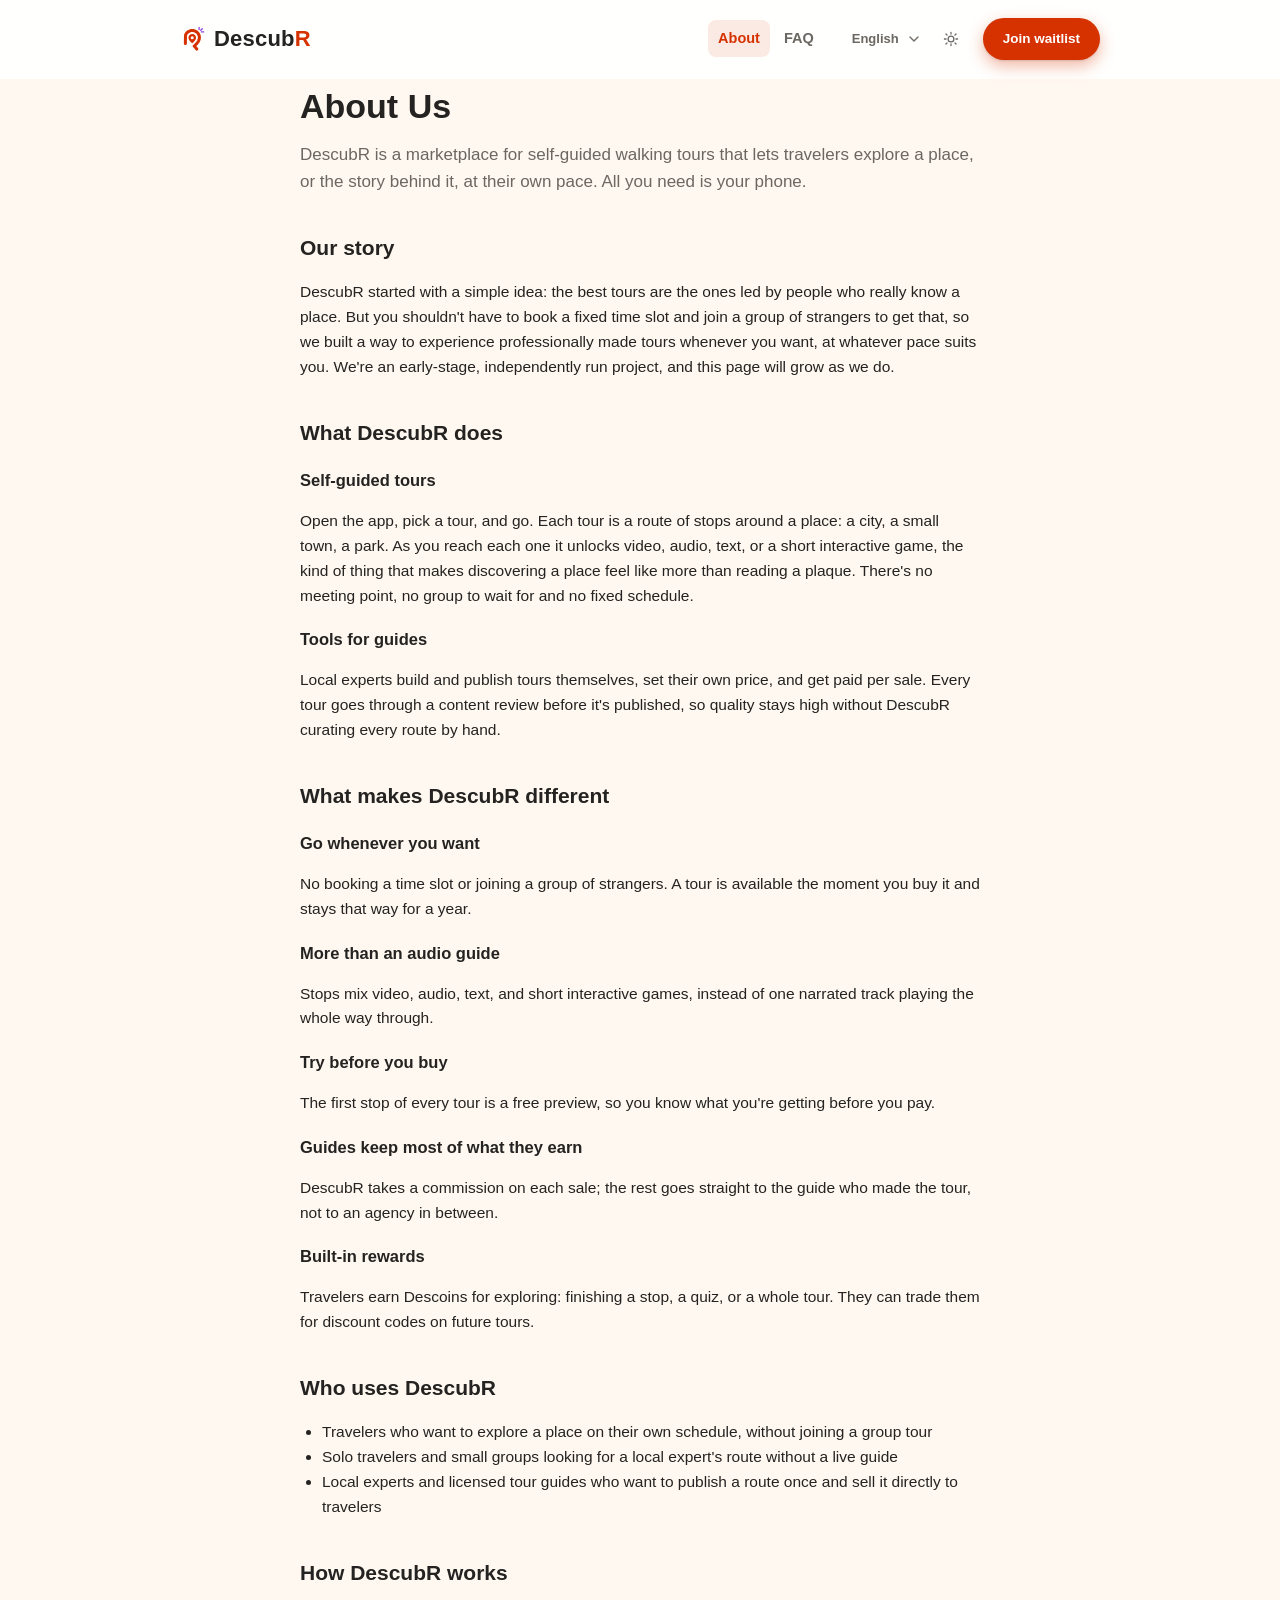
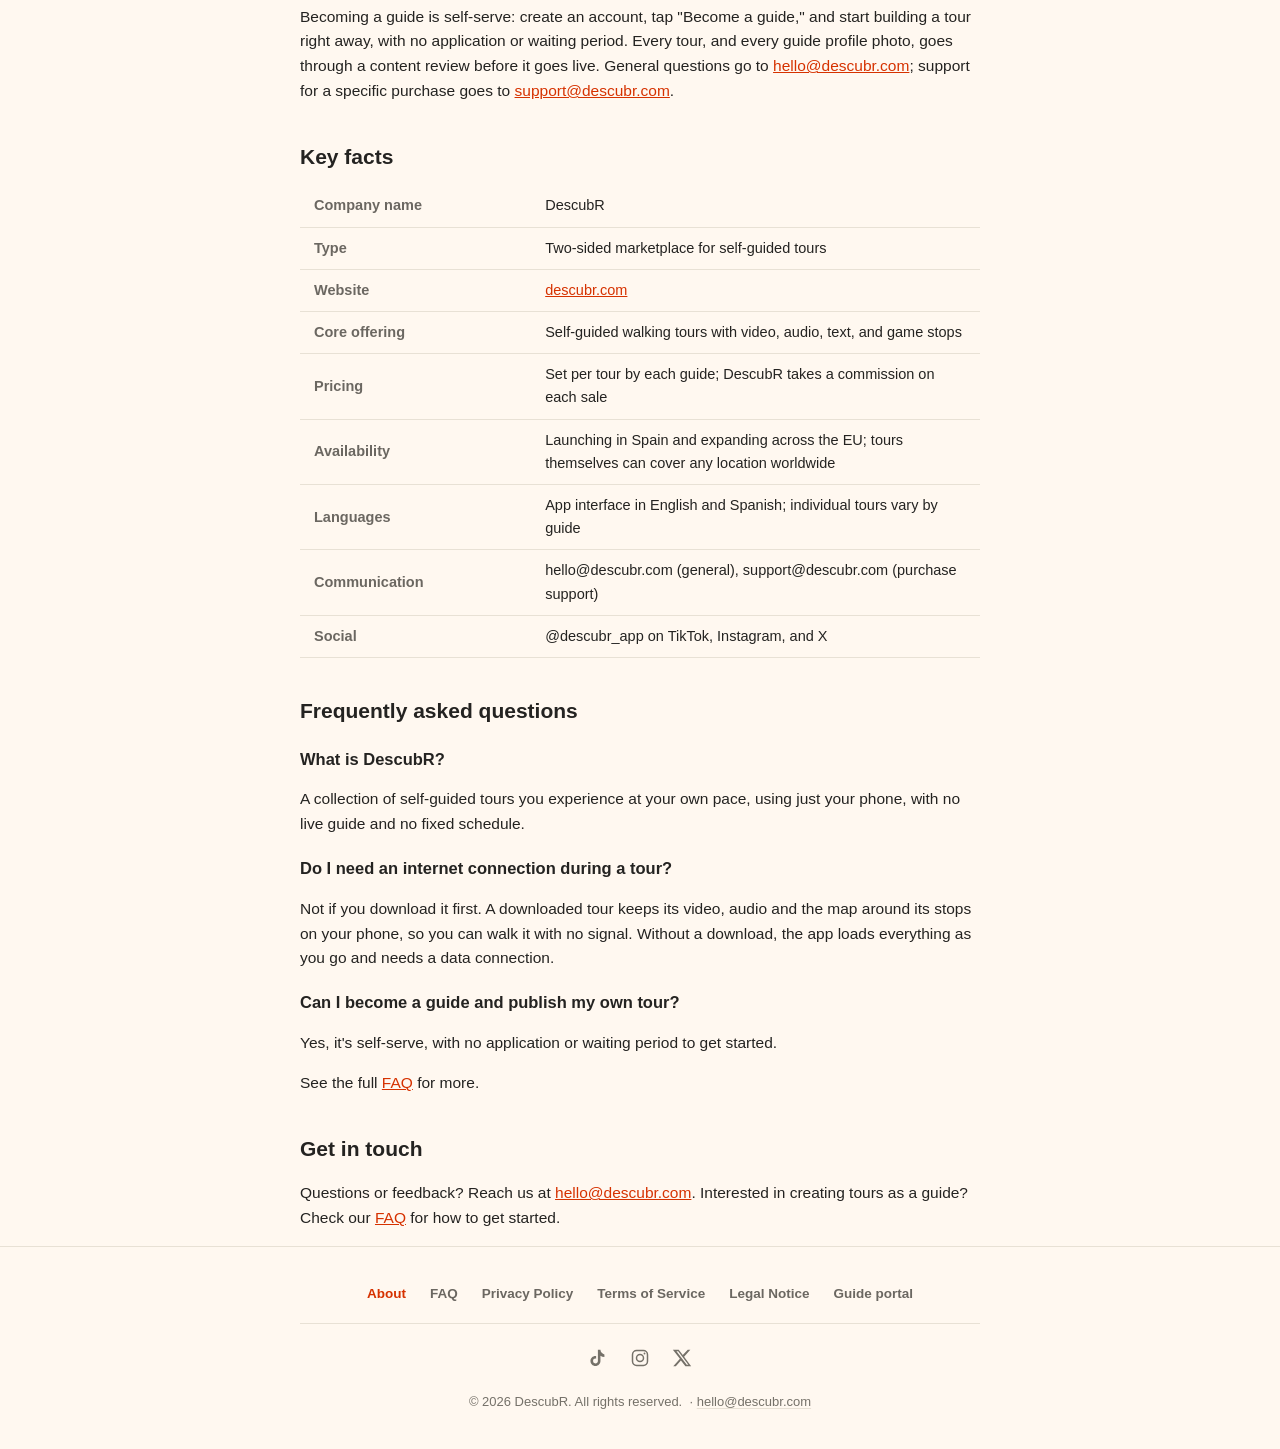
==== about/index.html @ d46cf634 "Fixed humanising" ====
<!DOCTYPE html>
<html lang="en">
<head>
  <meta charset="utf-8">
  <meta name="viewport" content="width=device-width, initial-scale=1">
  <script>
    (function () {
      var saved = null;
      try { saved = localStorage.getItem('descubr-theme'); } catch (e) {}
      if (saved === 'light' || saved === 'dark') {
        document.documentElement.setAttribute('data-theme', saved);
      }
    })();
  </script>
  <title>About Us · DescubR</title>
  <meta name="description" content="The story behind DescubR and how our marketplace of local guides works.">
  <link rel="canonical" href="https://descubr.com/about/">
  <meta property="og:type" content="website">
  <meta property="og:site_name" content="DescubR">
  <meta property="og:title" content="About Us · DescubR">
  <meta property="og:description" content="The story behind DescubR and how our marketplace of local guides works.">
  <meta property="og:url" content="https://descubr.com/about/">
  <meta property="og:image" content="https://descubr.com/assets/og-image.png">
  <meta name="twitter:card" content="summary_large_image">
  <meta name="twitter:title" content="About Us · DescubR">
  <meta name="twitter:description" content="The story behind DescubR and how our marketplace of local guides works.">
  <meta name="twitter:image" content="https://descubr.com/assets/og-image.png">
  <link rel="icon" type="image/svg+xml" href="../assets/logo-mark.svg">
  <link rel="icon" type="image/png" href="../assets/favicon.png">
  <link rel="apple-touch-icon" href="../assets/favicon.png">
  <link rel="stylesheet" href="../assets/style.css">
</head>
<body>

  <header class="site-header">
    <div class="wrap">
      <a class="wordmark" href="../"><img src="../assets/logo-mark.svg" alt="" width="26" height="26" class="wordmark-icon"><span class="word">Descub<span class="r">R</span></span></a>
      <div class="site-nav">
        <nav class="site-nav-links">
          <a href="../about/" class="active"><span data-i18n="en">About</span><span data-i18n="es">Sobre nosotros</span></a>
          <a href="../faq/"><span data-i18n="en">FAQ</span><span data-i18n="es">Preguntas frecuentes</span></a>
        </nav>
        <div class="menu-wrap">
          <button class="menu-toggle" data-menu-toggle type="button" aria-expanded="false" aria-label="Menu">
            <svg viewBox="0 0 20 20" width="18" height="18" fill="none" stroke="currentColor" stroke-width="1.8" stroke-linecap="round" aria-hidden="true"><line x1="2" y1="5" x2="18" y2="5"/><line x1="2" y1="10" x2="18" y2="10"/><line x1="2" y1="15" x2="18" y2="15"/></svg>
          </button>
          <nav class="site-menu" data-menu hidden>
            <a href="../about/" class="active"><span data-i18n="en">About</span><span data-i18n="es">Sobre nosotros</span></a>
            <a href="../faq/"><span data-i18n="en">FAQ</span><span data-i18n="es">Preguntas frecuentes</span></a>
            <a href="../privacy/"><span data-i18n="en">Privacy Policy</span><span data-i18n="es">Política de privacidad</span></a>
            <a href="../terms/"><span data-i18n="en">Terms of Service</span><span data-i18n="es">Términos del servicio</span></a>
            <a href="../legal-notice/"><span data-i18n="en">Legal Notice</span><span data-i18n="es">Aviso legal</span></a>
          </nav>
        </div>
        <select class="lang-select" data-lang-select aria-label="Language / Idioma">
          <option value="en">English</option>
          <option value="es">Español</option>
        </select>
        <button class="theme-toggle" data-theme-toggle type="button" aria-label="Toggle dark mode"><svg class="icon-sun" viewBox="0 0 20 20" width="16" height="16" fill="none" stroke="currentColor" stroke-width="1.6" stroke-linecap="round" aria-hidden="true"><circle cx="10" cy="10" r="3.6"/><path d="M10 1.8v2M10 16.2v2M3.7 3.7l1.4 1.4M14.9 14.9l1.4 1.4M1.8 10h2M16.2 10h2M3.7 16.3l1.4-1.4M14.9 5.1l1.4-1.4"/></svg><svg class="icon-moon" viewBox="0 0 20 20" width="16" height="16" fill="none" stroke="currentColor" stroke-width="1.6" stroke-linecap="round" stroke-linejoin="round" aria-hidden="true"><path d="M17.2 12.4A7.2 7.2 0 1 1 7.6 2.8a5.6 5.6 0 0 0 9.6 9.6Z"/></svg></button>
        <a class="nav-cta" href="../#waitlist-email"><span data-i18n="en">Join waitlist</span><span data-i18n="es">Únete a la lista</span></a>
      </div>
    </div>
  </header>

  <main class="wrap">

    <!-- ================= ENGLISH ================= -->
    <div data-i18n="en">
      <h1>About Us</h1>
      <p class="lede">
        DescubR is a marketplace for self-guided walking tours that lets
        travelers explore a place, or the story behind it, at their own
        pace. All you need is your phone.
      </p>

      <h2>Our story</h2>
      <p>
        DescubR started with a simple idea: the best tours are the ones led
        by people who really know a place. But you shouldn't have to book a
        fixed time slot and join a group of strangers to get that, so we
        built a way to experience professionally made tours whenever you
        want, at whatever pace suits you. We're an early-stage, independently
        run project, and this page will grow as we do.
      </p>

      <h2>What DescubR does</h2>
      <h3>Self-guided tours</h3>
      <p>
        Open the app, pick a tour, and go. Each tour is a route of stops
        around a place: a city, a small town, a park. As you reach each one
        it unlocks video, audio, text, or a short interactive game, the kind
        of thing that makes discovering a place feel like more than reading
        a plaque. There's no meeting point, no group to wait for and no fixed schedule.
      </p>
      <h3>Tools for guides</h3>
      <p>
        Local experts build and publish tours themselves, set their own
        price, and get paid per sale. Every tour goes through a content
        review before it's published, so quality stays high without
        DescubR curating every route by hand.
      </p>

      <h2>What makes DescubR different</h2>
      <h3>Go whenever you want</h3>
      <p>
        No booking a time slot or joining a group of strangers. A tour is
        available the moment you buy it and stays that way for a year.
      </p>
      <h3>More than an audio guide</h3>
      <p>
        Stops mix video, audio, text, and short interactive games, instead
        of one narrated track playing the whole way through.
      </p>
      <h3>Try before you buy</h3>
      <p>
        The first stop of every tour is a free preview, so you know what
        you're getting before you pay.
      </p>
      <h3>Guides keep most of what they earn</h3>
      <p>
        DescubR takes a commission on each sale; the rest goes straight to
        the guide who made the tour, not to an agency in between.
      </p>
      <h3>Built-in rewards</h3>
      <p>
        Travelers earn Descoins for exploring: finishing a stop, a quiz, or
        a whole tour. They can trade them for discount codes on future
        tours.
      </p>

      <h2>Who uses DescubR</h2>
      <ul>
        <li>Travelers who want to explore a place on their own schedule, without joining a group tour</li>
        <li>Solo travelers and small groups looking for a local expert's route without a live guide</li>
        <li>Local experts and licensed tour guides who want to publish a route once and sell it directly to travelers</li>
      </ul>

      <h2>How DescubR works</h2>
      <p>
        Becoming a guide is self-serve: create an account, tap "Become a
        guide," and start building a tour right away, with no application
        or waiting period. Every tour, and every guide profile photo, goes
        through a content review before it goes live. General questions go
        to <a href="mailto:hello@descubr.com">hello@descubr.com</a>; support
        for a specific purchase goes to
        <a href="mailto:support@descubr.com">support@descubr.com</a>.
      </p>

      <h2>Key facts</h2>
      <table class="key-facts">
        <tbody>
          <tr><th>Company name</th><td>DescubR</td></tr>
          <tr><th>Type</th><td>Two-sided marketplace for self-guided tours</td></tr>
          <tr><th>Website</th><td><a href="https://descubr.com">descubr.com</a></td></tr>
          <tr><th>Core offering</th><td>Self-guided walking tours with video, audio, text, and game stops</td></tr>
          <tr><th>Pricing</th><td>Set per tour by each guide; DescubR takes a commission on each sale</td></tr>
          <tr><th>Availability</th><td>Launching in Spain and expanding across the EU; tours themselves can cover any location worldwide</td></tr>
          <tr><th>Languages</th><td>App interface in English and Spanish; individual tours vary by guide</td></tr>
          <tr><th>Communication</th><td>hello@descubr.com (general), support@descubr.com (purchase support)</td></tr>
          <tr><th>Social</th><td>@descubr_app on TikTok, Instagram, and X</td></tr>
        </tbody>
      </table>

      <h2>Frequently asked questions</h2>
      <h3>What is DescubR?</h3>
      <p>
        A collection of self-guided tours you experience at your own pace,
        using just your phone, with no live guide and no fixed schedule.
      </p>
      <h3>Do I need an internet connection during a tour?</h3>
      <p>
        Not if you download it first. A downloaded tour keeps its video, audio and the map around its stops on your phone, so you can walk it with no signal. Without a download, the app loads everything as you go and needs a data connection.
      </p>
      <h3>Can I become a guide and publish my own tour?</h3>
      <p>
        Yes, it's self-serve, with no application or waiting period to get
        started.
      </p>
      <p>See the full <a href="../faq/">FAQ</a> for more.</p>

      <h2>Get in touch</h2>
      <p>
        Questions or feedback? Reach us at
        <a href="mailto:hello@descubr.com">hello@descubr.com</a>.
        Interested in creating tours as a guide? Check our
        <a href="../faq/">FAQ</a> for how to get started.
      </p>
    </div>

    <!-- ================= ESPAÑOL ================= -->
    <div data-i18n="es">
      <h1>Sobre nosotros</h1>
      <p class="lede">
        DescubR es un marketplace de tours autoguiados que te deja explorar
        un lugar, o la historia que esconde, a tu propio ritmo. Todo lo que
        necesitas es tu teléfono.
      </p>

      <h2>Nuestra historia</h2>
      <p>
        DescubR nació de una idea sencilla: los mejores tours son los que
        guían personas que realmente conocen un lugar, pero eso no debería
        significar reservar un horario fijo y unirte a un grupo de gente desconocida. Por eso creamos una forma de disfrutar tours creados
        por profesionales cuando quieras, al ritmo que te convenga. Somos un
        proyecto independiente en una etapa temprana, y esta página crecerá a
        medida que lo hagamos nosotros.
      </p>

      <h2>Qué hace DescubR</h2>
      <h3>Tours autoguiados</h3>
      <p>
        Abre la app, elige un tour y listo. Cada tour es una ruta de paradas
        por un lugar: una ciudad, un pueblo, un parque. Al llegar a cada una
        se desbloquea vídeo, audio, texto o un breve juego interactivo,
        pensado para que descubrir un lugar sea algo más que leer una placa.
        No hay punto de encuentro, ni grupo al que esperar, ni horario fijo.
      </p>
      <h3>Herramientas para guías</h3>
      <p>
        Quienes conocen bien un lugar crean y publican sus propios tours, fijan su precio y cobran por cada venta. Cada tour pasa por una revisión de
        contenido antes de publicarse, para mantener la calidad sin que
        DescubR tenga que curar cada ruta a mano.
      </p>

      <h2>Qué hace diferente a DescubR</h2>
      <h3>Ve cuando quieras</h3>
      <p>
        Sin reservar un horario ni unirte a un grupo de gente desconocida. Un
        tour está disponible en cuanto lo compras y sigue estándolo durante
        un año.
      </p>
      <h3>Más que una audioguía</h3>
      <p>
        Las paradas combinan vídeo, audio, texto y breves juegos
        interactivos, en lugar de una sola pista narrada de principio a fin.
      </p>
      <h3>Pruébalo antes de comprar</h3>
      <p>
        La primera parada de cada tour es una vista previa gratuita, para
        que sepas qué vas a comprar antes de pagar.
      </p>
      <h3>Cada guía se queda la mayor parte de lo que gana</h3>
      <p>
        DescubR cobra una comisión por cada venta; el resto va directo a quien creó el tour, sin una agencia de por medio.
      </p>
      <h3>Recompensas integradas</h3>
      <p>
        Quien explora gana Descoins: completar una parada, una
        pregunta o un tour entero. Pueden cambiarlos por códigos de
        descuento en próximos tours.
      </p>

      <h2>Quién usa DescubR</h2>
      <ul>
        <li>Gente que quiere explorar un lugar a su propio ritmo, sin unirse a un tour en grupo</li>
        <li>Quienes viajan solos o en grupos pequeños y buscan la ruta de alguien que conoce el lugar, sin guía en directo</li>
        <li>Guías de turismo con licencia y gente que conoce a fondo su zona, que quieren publicar una ruta una vez y venderla directamente</li>
      </ul>

      <h2>Cómo funciona DescubR</h2>
      <p>
        Puedes hacerte guía por tu cuenta: crea una cuenta, toca "Conviértete en
        guía" y empieza a crear un tour al momento, sin solicitud ni
        periodo de espera. Cada tour, y cada foto de perfil de guía, pasa
        por una revisión de contenido antes de publicarse. Las preguntas
        generales van a
        <a href="mailto:hello@descubr.com">hello@descubr.com</a>; el soporte
        sobre una compra concreta va a
        <a href="mailto:support@descubr.com">support@descubr.com</a>.
      </p>

      <h2>Datos clave</h2>
      <table class="key-facts">
        <tbody>
          <tr><th>Nombre</th><td>DescubR</td></tr>
          <tr><th>Tipo</th><td>Marketplace de dos lados para tours autoguiados</td></tr>
          <tr><th>Web</th><td><a href="https://descubr.com">descubr.com</a></td></tr>
          <tr><th>Oferta principal</th><td>Tours autoguiados con paradas de vídeo, audio, texto y juego</td></tr>
          <tr><th>Precios</th><td>Los fija cada guía por tour; DescubR cobra una comisión por venta</td></tr>
          <tr><th>Disponibilidad</th><td>Lanzamos en España y ampliamos por la UE; los tours en sí pueden ser de cualquier lugar del mundo</td></tr>
          <tr><th>Idiomas</th><td>Interfaz de la app en inglés y español; el de cada tour lo elige su guía</td></tr>
          <tr><th>Contacto</th><td>hello@descubr.com (general), support@descubr.com (soporte de compras)</td></tr>
          <tr><th>Redes</th><td>@descubr_app en TikTok, Instagram y X</td></tr>
        </tbody>
      </table>

      <h2>Preguntas frecuentes</h2>
      <h3>¿Qué es DescubR?</h3>
      <p>
        Una colección de tours autoguiados que vives a tu propio ritmo,
        usando solo tu teléfono, sin guía en directo y sin horario fijo.
      </p>
      <h3>¿Necesito conexión a internet durante el tour?</h3>
      <p>
        No, si lo descargas antes. Un tour descargado guarda en tu teléfono su vídeo, su audio y el mapa de la zona de sus paradas, así que puedes recorrerlo sin cobertura. Sin descargarlo, la app lo carga todo sobre la marcha y necesitas conexión de datos.
      </p>
      <h3>¿Puedo ser guía y publicar mi propio tour?</h3>
      <p>
        Sí, por tu cuenta, sin solicitud ni periodo de espera para empezar.
      </p>
      <p>Consulta las <a href="../faq/">preguntas frecuentes</a> completas para saber más.</p>

      <h2>Contacto</h2>
      <p>
        ¿Preguntas o comentarios? Escríbenos a
        <a href="mailto:hello@descubr.com">hello@descubr.com</a>.
        ¿Te interesa crear tours como guía? Consulta nuestras
        <a href="../faq/">preguntas frecuentes</a> para saber cómo empezar.
      </p>
    </div>

  </main>

  <footer class="site-footer">
    <div class="wrap">
      <nav class="footer-nav">
        <a href="../about/" class="active"><span data-i18n="en">About</span><span data-i18n="es">Sobre nosotros</span></a>
        <a href="../faq/"><span data-i18n="en">FAQ</span><span data-i18n="es">Preguntas frecuentes</span></a>
        <a href="../privacy/"><span data-i18n="en">Privacy Policy</span><span data-i18n="es">Política de privacidad</span></a>
        <a href="../terms/"><span data-i18n="en">Terms of Service</span><span data-i18n="es">Términos del servicio</span></a>
        <a href="../legal-notice/"><span data-i18n="en">Legal Notice</span><span data-i18n="es">Aviso legal</span></a>
        <a href="https://guide.descubr.com" target="_blank" rel="noopener"><span data-i18n="en">Guide portal</span><span data-i18n="es">Portal de guías</span></a>
      </nav>
      <div class="social-links">
        <a href="https://www.tiktok.com/@descubr_app" target="_blank" rel="noopener" aria-label="TikTok"><svg viewBox="0 0 24 24" width="20" height="20" fill="currentColor" aria-hidden="true"><path d="M16.6 5.82c-1.02-.88-1.66-2.17-1.66-3.6h-3.06v13.44c0 1.62-1.32 2.94-2.94 2.94a2.94 2.94 0 0 1 0-5.88c.28 0 .55.04.8.11V9.72a6.02 6.02 0 0 0-.8-.06c-3.32 0-6 2.68-6 6s2.68 6 6 6 6-2.68 6-6V9.2a8.16 8.16 0 0 0 4.76 1.53V7.67a4.85 4.85 0 0 1-3.1-1.85z"/></svg></a>
        <a href="https://www.instagram.com/descubr_app/" target="_blank" rel="noopener" aria-label="Instagram"><svg viewBox="0 0 24 24" width="20" height="20" fill="none" stroke="currentColor" stroke-width="1.8" aria-hidden="true"><rect x="3" y="3" width="18" height="18" rx="5"/><circle cx="12" cy="12" r="4.2"/><circle cx="17.4" cy="6.6" r="1.1" fill="currentColor" stroke="none"/></svg></a>
        <a href="https://x.com/descubr_app" target="_blank" rel="noopener" aria-label="X"><svg viewBox="0 0 24 24" width="20" height="20" fill="currentColor" aria-hidden="true"><path d="M18.9 2H22l-7.5 8.57L23 22h-6.9l-5.4-7.06L4.6 22H1.5l8.02-9.17L1 2h7.06l4.88 6.46L18.9 2zm-1.2 18h1.9L7.4 3.9H5.36L17.7 20z"/></svg></a>
      </div>
      <p class="footer-copy">
        <span data-i18n="en">&copy; 2026 DescubR. All rights reserved.</span>
        <span data-i18n="es">&copy; 2026 DescubR. Todos los derechos reservados.</span>
        &nbsp;&middot;&nbsp;<a href="mailto:hello@descubr.com">hello@descubr.com</a>
      </p>
    </div>
  </footer>

  <script src="../assets/lang.js"></script>
  <script src="../assets/menu.js"></script>
  <script src="../assets/theme.js"></script>
</body>
</html>
---- assets/style.css ----
/* Self-hosted fonts — keeps visitor IPs off Google's font CDN */
@font-face {
  font-family: 'Inter';
  font-style: normal;
  font-weight: 400 700;
  font-display: swap;
  src: url('fonts/inter-latin.woff2') format('woff2');
  unicode-range: U+0000-00FF, U+0131, U+0152-0153, U+02BB-02BC, U+02C6, U+02DA, U+02DC, U+0304, U+0308, U+0329, U+2000-206F, U+20AC, U+2122, U+2191, U+2193, U+2212, U+2215, U+FEFF, U+FFFD;
}
@font-face {
  font-family: 'Sora';
  font-style: normal;
  font-weight: 400 700;
  font-display: swap;
  src: url('fonts/sora-latin.woff2') format('woff2');
  unicode-range: U+0000-00FF, U+0131, U+0152-0153, U+02BB-02BC, U+02C6, U+02DA, U+02DC, U+0304, U+0308, U+0329, U+2000-206F, U+20AC, U+2122, U+2191, U+2193, U+2212, U+2215, U+FEFF, U+FFFD;
}

/* DescubR brand tokens — kept in sync with descubr-mobile/constants/theme.ts (light palette) */
:root {
  --background: #FFF8F0;
  --card: #FFFFFF;
  --text: #242321;
  /* darkened to clear WCAG AA contrast against --background */
  --text-secondary: #6B6761;
  --text-muted: #757169;
  --primary: #D63200;
  --primary-ink: #FFFFFF;
  --accent-purple: #8B3FE0;
  --border: #E8E1D5;
  --code-bg: #FDE7DE;
  --shadow-rgb: 36, 35, 33;

  --font-sans: -apple-system, BlinkMacSystemFont, 'Inter', 'Segoe UI', Helvetica, Arial, sans-serif;
  --font-display: 'Sora', var(--font-sans);
}

/* Dark palette — kept in sync with descubr-mobile/constants/theme.ts */
@media (prefers-color-scheme: dark) {
  :root:not([data-theme="light"]) {
    --background: #242321;
    --card: #302F2C;
    --text: #F4F1EA;
    --text-secondary: #C8C2B8;
    --text-muted: #918C83;
    --primary: #EB3700;
    --primary-ink: #FFFFFF;
    --accent-purple: #A66BF0;
    --border: #4A4742;
    --code-bg: #3A2620;
    --shadow-rgb: 0, 0, 0;
  }
}

:root[data-theme="dark"] {
  --background: #242321;
  --card: #302F2C;
  --text: #F4F1EA;
  --text-secondary: #C8C2B8;
  --text-muted: #918C83;
  --primary: #EB3700;
  --primary-ink: #FFFFFF;
  --accent-purple: #A66BF0;
  --border: #4A4742;
  --code-bg: #3A2620;
  --shadow-rgb: 0, 0, 0;
}

* { box-sizing: border-box; }

html {
  scroll-behavior: smooth;
}

html, body {
  margin: 0;
  padding: 0;
  background: var(--background);
  color: var(--text);
  font-family: var(--font-sans);
  line-height: 1.6;
  transition: background-color .2s ease, color .2s ease;
}

@media (prefers-reduced-motion: reduce) {
  * { transition: none !important; scroll-behavior: auto !important; }
}

[data-i18n] { display: none; }
html[lang="en"] [data-i18n="en"],
html[lang="es"] [data-i18n="es"] { display: block; }
html[lang="en"] span[data-i18n="en"],
html[lang="es"] span[data-i18n="es"] { display: inline; }

a { color: var(--primary); }

a:focus-visible,
button:focus-visible,
input:focus-visible,
select:focus-visible,
summary:focus-visible {
  outline: 2px solid var(--primary);
  outline-offset: 2px;
}

.sr-only {
  position: absolute;
  width: 1px;
  height: 1px;
  padding: 0;
  margin: -1px;
  overflow: hidden;
  clip: rect(0, 0, 0, 0);
  white-space: nowrap;
  border: 0;
}

.wrap {
  max-width: 720px;
  margin: 0 auto;
  padding: 0 20px;
}

/* Header / nav */
.site-header {
  position: sticky;
  top: 0;
  z-index: 50;
  border-bottom: 1px solid transparent;
  background: color-mix(in srgb, var(--card) 88%, transparent);
  backdrop-filter: blur(14px) saturate(1.4);
  -webkit-backdrop-filter: blur(14px) saturate(1.4);
  transition: border-color .2s ease, box-shadow .2s ease, background-color .2s ease;
}

.site-header.scrolled {
  border-bottom-color: var(--border);
  box-shadow: 0 8px 28px rgba(var(--shadow-rgb), .10);
}

.site-header .wrap {
  /* Wider than the 720px body .wrap: the ES nav labels (Sobre nosotros /
     Preguntas frecuentes / Únete a la lista) don't fit the body width and
     would wrap to a second line at every desktop size, unlike the shorter
     EN labels. */
  max-width: 960px;
  display: flex;
  align-items: center;
  justify-content: space-between;
  padding-top: 18px;
  padding-bottom: 18px;
  flex-wrap: wrap;
  gap: 8px;
}

.wordmark {
  display: inline-flex;
  align-items: center;
  gap: 8px;
  font-family: var(--font-display);
  font-weight: 700;
  font-size: 22px;
  color: var(--text);
  text-decoration: none;
  letter-spacing: 0.2px;
}

.wordmark .r { color: var(--primary); }

.wordmark-icon {
  height: 26px;
  width: auto;
  display: block;
}

.site-nav {
  display: flex;
  align-items: center;
  gap: 4px;
}

.site-nav-links {
  display: none;
  align-items: center;
  gap: 4px;
  margin-right: 12px;
}

.site-nav-links a {
  color: var(--text-secondary);
  text-decoration: none;
  font-size: 14.5px;
  font-weight: 600;
  padding: 7px 10px;
  border-radius: 8px;
  transition: background-color .15s ease, color .15s ease;
}

.site-nav-links a:hover,
.site-nav-links a.active {
  color: var(--primary);
  background: color-mix(in srgb, var(--primary) 10%, transparent);
}

.nav-cta {
  display: none;
  background: var(--primary);
  color: #fff;
  font-weight: 700;
  font-size: 13.5px;
  padding: 10px 20px;
  margin-left: 10px;
  border-radius: 999px;
  text-decoration: none;
  white-space: nowrap;
  box-shadow: 0 1px 2px rgba(var(--shadow-rgb), .12), 0 6px 16px color-mix(in srgb, var(--primary) 35%, transparent);
  transition: opacity .15s ease, transform .15s ease, box-shadow .15s ease;
}

.nav-cta:hover {
  opacity: .94;
  transform: translateY(-1px);
  box-shadow: 0 2px 4px rgba(var(--shadow-rgb), .14), 0 10px 20px color-mix(in srgb, var(--primary) 40%, transparent);
}

/* Full link list collapses into this on mobile; About/FAQ live inline above 760px instead. */
.menu-wrap {
  position: relative;
}

@media (min-width: 760px) {
  .menu-wrap { display: none; }
  .site-nav-links,
  .nav-cta { display: inline-flex; align-items: center; }
}

.menu-toggle {
  display: inline-flex;
  align-items: center;
  justify-content: center;
  width: 36px;
  height: 36px;
  border: none;
  border-radius: 8px;
  background: transparent;
  color: var(--text-secondary);
  cursor: pointer;
  padding: 0;
  transition: background-color .15s ease, color .15s ease;
}

.menu-toggle:hover,
.menu-toggle[aria-expanded="true"] {
  color: var(--primary);
  background: color-mix(in srgb, var(--primary) 10%, transparent);
}

.site-menu {
  position: absolute;
  top: calc(100% + 8px);
  right: 0;
  min-width: 200px;
  background: var(--card);
  border: 1px solid var(--border);
  border-radius: 12px;
  box-shadow: 0 12px 28px rgba(36, 35, 33, 0.14);
  padding: 6px;
  display: flex;
  flex-direction: column;
  z-index: 20;
}

.site-menu[hidden] {
  display: none;
}

.site-menu a {
  display: block;
  padding: 10px 12px;
  border-radius: 8px;
  color: var(--text);
  text-decoration: none;
  font-size: 14.5px;
  font-weight: 500;
}

.site-menu a:hover,
.site-menu a.active {
  background: var(--background);
  color: var(--primary);
}

.lang-select {
  appearance: none;
  -webkit-appearance: none;
  border: none;
  border-radius: 8px;
  background: transparent url("data:image/svg+xml,%3Csvg xmlns='http://www.w3.org/2000/svg' width='10' height='6' viewBox='0 0 10 6'%3E%3Cpath d='M1 1l4 4 4-4' fill='none' stroke='%2377736C' stroke-width='1.5' stroke-linecap='round' stroke-linejoin='round'/%3E%3C/svg%3E") no-repeat right 10px center;
  padding: 8px 26px 8px 12px;
  font-size: 13px;
  font-weight: 600;
  font-family: var(--font-sans);
  color: var(--text-secondary);
  cursor: pointer;
  transition: background-color .15s ease, color .15s ease;
}

.lang-select:hover,
.lang-select:focus {
  color: var(--primary);
  background-color: color-mix(in srgb, var(--primary) 8%, transparent);
}

.theme-toggle {
  display: inline-flex;
  align-items: center;
  justify-content: center;
  width: 36px;
  height: 36px;
  border: none;
  border-radius: 8px;
  background: transparent;
  color: var(--text-secondary);
  cursor: pointer;
  padding: 0;
  transition: background-color .15s ease, color .15s ease;
}

.theme-toggle:hover {
  color: var(--primary);
  background-color: color-mix(in srgb, var(--primary) 8%, transparent);
}

.theme-toggle .icon-moon { display: none; }

:root[data-theme="dark"] .theme-toggle .icon-sun { display: none; }
:root[data-theme="dark"] .theme-toggle .icon-moon { display: inline-block; }

@media (prefers-color-scheme: dark) {
  :root:not([data-theme="light"]) .theme-toggle .icon-sun { display: none; }
  :root:not([data-theme="light"]) .theme-toggle .icon-moon { display: inline-block; }
}

/* Main content */
main {
  padding: 48px 0 72px;
}

main h1 {
  font-family: var(--font-display);
  font-size: 34px;
  margin: 0 0 8px;
}

main .lede {
  color: var(--text-secondary);
  font-size: 17px;
  margin: 0 0 36px;
}

main h2 {
  font-family: var(--font-display);
  font-size: 21px;
  margin: 36px 0 12px;
}

main h3 {
  font-family: var(--font-display);
  font-size: 16.5px;
  margin: 18px 0 6px;
}

main p, main li {
  color: var(--text);
  font-size: 15.5px;
}

.key-facts {
  width: 100%;
  border-collapse: collapse;
  margin: 4px 0 24px;
  font-size: 14.5px;
}

.key-facts th, .key-facts td {
  text-align: left;
  padding: 9px 14px;
  border-bottom: 1px solid var(--border);
}

.key-facts th {
  width: 34%;
  color: var(--text-secondary);
  font-weight: 600;
}

main .updated {
  color: var(--text-muted);
  font-size: 13px;
  margin-bottom: 32px;
}

main ul, main ol {
  padding-left: 22px;
}

/* FAQ accordion */
.faq-item {
  border: 1px solid var(--border);
  border-radius: 10px;
  background: var(--card);
  margin-bottom: 12px;
  overflow: hidden;
}

.faq-item summary {
  cursor: pointer;
  padding: 16px 18px;
  font-weight: 600;
  list-style: none;
}

.faq-item summary::-webkit-details-marker { display: none; }

.faq-item summary::after {
  content: '+';
  float: right;
  color: var(--primary);
  font-weight: 700;
}

.faq-item[open] summary::after { content: '\2212'; }

.faq-item p {
  padding: 0 18px 16px;
  margin: 0;
  color: var(--text-secondary);
}

/* Cards used on placeholder home + about */
.card-grid {
  display: grid;
  grid-template-columns: repeat(auto-fit, minmax(200px, 1fr));
  gap: 16px;
  margin-top: 28px;
}

.card {
  border: 1px solid var(--border);
  background: var(--card);
  border-radius: 12px;
  padding: 20px;
}

.card h3 {
  margin: 0 0 6px;
  font-family: var(--font-display);
  font-size: 16px;
}

.card p {
  margin: 0;
  color: var(--text-secondary);
  font-size: 14px;
}

.badge {
  display: inline-flex;
  align-items: center;
  gap: 7px;
  background: var(--code-bg);
  color: var(--primary);
  font-size: 12px;
  font-weight: 700;
  padding: 4px 12px 4px 10px;
  border-radius: 999px;
  margin-bottom: 16px;
}

.badge-dot {
  width: 6px;
  height: 6px;
  border-radius: 50%;
  background: var(--primary);
  flex: 0 0 auto;
}

@media (prefers-reduced-motion: no-preference) {
  .badge-dot { animation: pulse-dot 2.2s ease-in-out infinite; }
}

@keyframes pulse-dot {
  0%, 100% { opacity: 1; transform: scale(1); }
  50% { opacity: .45; transform: scale(1.5); }
}

.kicker {
  display: block;
  text-align: center;
  font-size: 12px;
  font-weight: 700;
  letter-spacing: .08em;
  text-transform: uppercase;
  color: var(--accent-purple);
  margin-bottom: 10px;
}

/* Footer */
.site-footer {
  border-top: 1px solid var(--border);
  padding: 36px 0;
  color: var(--text-muted);
  font-size: 13px;
}

.site-footer .wrap {
  display: flex;
  flex-direction: column;
  align-items: center;
  gap: 16px;
  text-align: center;
}

.site-footer a {
  color: var(--text-muted);
  text-decoration: none;
}

.site-footer a:hover {
  color: var(--primary);
}

.footer-nav {
  display: flex;
  flex-wrap: wrap;
  justify-content: center;
  align-self: stretch;
  gap: 24px;
  padding-bottom: 18px;
  border-bottom: 1px solid var(--border);
}

.footer-nav a {
  font-weight: 600;
  font-size: 13.5px;
  color: var(--text-secondary);
}

.footer-nav a:hover,
.footer-nav a.active {
  color: var(--primary);
}

.footer-copy {
  margin: 0;
}

.footer-copy a {
  color: inherit;
  text-decoration: underline;
  text-decoration-color: var(--border);
  text-underline-offset: 2px;
}

.footer-copy a:hover {
  color: var(--primary);
  text-decoration-color: var(--primary);
}

.social-links {
  display: flex;
  align-items: center;
  gap: 6px;
}

.social-links a {
  display: inline-flex;
  align-items: center;
  justify-content: center;
  width: 36px;
  height: 36px;
  border-radius: 999px;
  transition: background-color 0.15s ease, color 0.15s ease;
}

.social-links a:hover {
  background: var(--code-bg);
  color: var(--primary);
}

.social-links svg {
  display: block;
}

/* Home page — hero */
.wrap-wide {
  max-width: 1080px;
}

.hero {
  position: relative;
  text-align: center;
  padding-top: 8px;
}

.hero-grid {
  position: relative;
  z-index: 1;
  display: grid;
  grid-template-columns: 1fr 320px;
  gap: 40px;
  align-items: center;
}

.hero-content {
  text-align: left;
}

.hero h1 {
  max-width: 520px;
}

.hero .lede {
  max-width: 460px;
  margin-left: 0;
  margin-right: 0;
}

.hero-visual {
  position: relative;
  justify-self: center;
}

/* Apple-style product plinth: a single soft flat-color panel centered
   behind the phone, instead of decorative shapes scattered in the corners. */
.hero-visual::before {
  content: '';
  position: absolute;
  z-index: 0;
  top: 50%;
  left: 50%;
  transform: translate(-50%, -50%);
  width: 380px;
  height: 480px;
  border-radius: 48px;
  background: color-mix(in srgb, var(--primary) 10%, transparent);
  pointer-events: none;
}

.waitlist-form {
  display: flex;
  gap: 10px;
  max-width: 420px;
  margin: 24px 0 0;
  flex-wrap: wrap;
  justify-content: flex-start;
}

.waitlist-form input[type="email"] {
  flex: 1;
  min-width: 220px;
  padding: 13px 16px;
  border-radius: 10px;
  border: 1px solid var(--border);
  font-size: 15px;
  font-family: var(--font-sans);
  background: var(--card);
  color: var(--text);
  scroll-margin-top: 96px;
}

.waitlist-form input[type="email"]:focus {
  outline: none;
  border-color: var(--primary);
}

.waitlist-form button {
  padding: 13px 24px;
  border-radius: 10px;
  border: none;
  background: var(--primary);
  color: #fff;
  font-weight: 700;
  font-size: 15px;
  font-family: var(--font-sans);
  cursor: pointer;
}

.waitlist-form button:hover {
  opacity: 0.92;
}

.waitlist-note {
  font-size: 12.5px;
  color: var(--text-muted);
  margin-top: 12px;
}

/* Home page — generic section rhythm */
.section {
  padding: 64px 0;
  border-top: 1px solid var(--border);
}

.section-title {
  font-family: var(--font-display);
  font-size: 28px;
  text-align: center;
  margin: 0 0 8px;
}

.section-lede {
  text-align: center;
  color: var(--text-secondary);
  max-width: 460px;
  margin: 0 auto 44px;
}

/* Home page — how it works */
.steps {
  display: flex;
  flex-direction: column;
  gap: 56px;
}

.step {
  display: flex;
  align-items: center;
  gap: 36px;
}

.step:nth-child(even) {
  flex-direction: row-reverse;
}

.step-shot {
  position: relative;
  flex: 0 0 200px;
}

.reward-chip {
  position: absolute;
  bottom: -10px;
  right: -10px;
  display: inline-flex;
  align-items: center;
  gap: 5px;
  background: var(--card);
  border: 1px solid var(--border);
  border-radius: 999px;
  padding: 6px 12px;
  font-size: 12px;
  font-weight: 700;
  color: var(--primary);
  box-shadow: 0 10px 22px rgba(var(--shadow-rgb), .18);
  white-space: nowrap;
}

.step-shot img {
  width: 100%;
  height: auto;
  display: block;
  border-radius: 20px;
  border: 1px solid var(--border);
  box-shadow: 0 16px 40px rgba(36, 35, 33, 0.14);
  transition: transform .3s ease, box-shadow .3s ease;
}

.step-shot img:hover {
  transform: translateY(-4px);
  box-shadow: 0 22px 48px rgba(var(--shadow-rgb), .2);
}

.step-text {
  flex: 1;
}

.step-number {
  display: inline-flex;
  align-items: center;
  justify-content: center;
  width: 32px;
  height: 32px;
  border-radius: 999px;
  background: var(--primary);
  color: #fff;
  font-weight: 700;
  margin-bottom: 14px;
  box-shadow: 0 8px 20px rgba(var(--shadow-rgb), .18);
}

.step-text h3 {
  font-family: var(--font-display);
  font-size: 21px;
  margin: 0 0 8px;
}

.step-text p {
  color: var(--text-secondary);
  font-size: 15.5px;
  margin: 0;
}

@media (max-width: 640px) {
  .step,
  .step:nth-child(even) {
    flex-direction: column;
    text-align: center;
  }

  .step-shot {
    flex: 0 0 auto;
    max-width: 200px;
    margin: 0 auto;
  }
}

/* Home page — tour type grid */
.type-grid {
  display: flex;
  flex-wrap: wrap;
  gap: 10px;
  justify-content: center;
}

.type-pill {
  display: inline-flex;
  align-items: center;
  gap: 8px;
  padding: 10px 16px;
  border-radius: 999px;
  font-weight: 600;
  font-size: 14px;
  transition: transform .2s ease, box-shadow .2s ease;
}

.type-pill:hover {
  transform: translateY(-3px);
  box-shadow: 0 10px 22px rgba(var(--shadow-rgb), .14);
}

/* Home page — guide CTA */
/* lighter-weight than .guide-cta so it doesn't compete with the CTA below it */
.referral-note {
  display: flex;
  align-items: center;
  gap: 16px;
  margin-top: 48px;
  padding: 20px 24px;
  background: var(--primary);
  background: color-mix(in srgb, var(--primary) 8%, var(--card));
  border: 1px solid var(--border);
  border-radius: 16px;
}

.referral-note-icon {
  display: inline-flex;
  flex: 0 0 auto;
  color: var(--primary);
}

.referral-note p {
  margin: 0;
  color: var(--text-secondary);
}

.referral-note strong {
  color: var(--text);
}

.guide-cta {
  text-align: center;
  background: var(--card);
  border: 1px solid var(--border);
  border-radius: 20px;
  padding: 48px 32px;
}

.guide-cta h2 {
  font-family: var(--font-display);
  font-size: 24px;
  margin: 0 0 10px;
}

.guide-cta p {
  color: var(--text-secondary);
  max-width: 440px;
  margin: 0 auto 22px;
}

.guide-cta {
  background: color-mix(in srgb, var(--primary) 3%, var(--card));
}

.guide-cta h2,
.guide-cta p,
.guide-cta .button,
.guide-cta .kicker {
  position: relative;
  z-index: 1;
}

.guide-cta .button {
  display: inline-block;
  background: var(--primary);
  color: #fff;
  font-weight: 700;
  padding: 13px 28px;
  border-radius: 10px;
  text-decoration: none;
  box-shadow: 0 10px 24px rgba(var(--shadow-rgb), .18);
  transition: transform .2s ease, box-shadow .2s ease, opacity .2s ease;
}

.guide-cta .button:hover {
  opacity: 0.92;
  transform: translateY(-2px);
  box-shadow: 0 14px 30px rgba(var(--shadow-rgb), .24);
}

/* Home page — phone mockup shared by the hero and "how it works" screenshots */
.phone-frame {
  position: relative;
  z-index: 1;
  width: 260px;
  margin: 0 auto;
  padding: 10px;
  border-radius: 38px;
  background: #201e1b;
  box-shadow: 0 30px 60px -20px rgba(var(--shadow-rgb), .45), 0 10px 24px rgba(var(--shadow-rgb), .18);
}

.phone-frame img {
  display: block;
  width: 100%;
  height: auto;
  border-radius: 28px;
}

.phone-notch {
  position: absolute;
  top: 10px;
  left: 50%;
  transform: translateX(-50%);
  width: 84px;
  height: 20px;
  background: #17161a;
  border-radius: 0 0 12px 12px;
  z-index: 2;
}

.float-chip {
  position: absolute;
  z-index: 2;
  display: flex;
  align-items: center;
  gap: 6px;
  background: var(--card);
  border: 1px solid var(--border);
  border-radius: 999px;
  padding: 9px 15px;
  font-size: 12.5px;
  font-weight: 700;
  color: var(--text);
  box-shadow: 0 12px 28px rgba(var(--shadow-rgb), .18);
  white-space: nowrap;
}

.float-chip-icon {
  flex: 0 0 auto;
  color: var(--primary);
}

.float-chip-a { top: 12%; left: -18px; }
.float-chip-b { bottom: 8%; right: -22px; }

@media (prefers-reduced-motion: no-preference) {
  .float-chip-a { animation: float-bob 5s ease-in-out infinite; }
  .float-chip-b { animation: float-bob 6s ease-in-out infinite 1.1s; }
}

@keyframes float-bob {
  0%, 100% { transform: translateY(0); }
  50% { transform: translateY(-8px); }
}

@media (min-width: 861px) {
  .hero-content .waitlist-form { justify-content: flex-start; }
}

@media (max-width: 860px) {
  .hero-grid { grid-template-columns: 1fr; }
  .hero-content { text-align: center; }
  .hero h1,
  .hero .lede { margin-left: auto; margin-right: auto; }
  .hero-visual { margin-top: 44px; }
}

@media (max-width: 480px) {
  .float-chip { display: none; }
  .phone-frame { width: 220px; }
}

/* Scroll-reveal — see the 'js' class + IntersectionObserver in theme.js */
.js [data-reveal] {
  opacity: 0;
  transform: translateY(24px);
}

.js [data-reveal].is-visible {
  opacity: 1;
  transform: translateY(0);
  transition: opacity .7s cubic-bezier(.22, .61, .36, 1), transform .7s cubic-bezier(.22, .61, .36, 1);
}

@media (prefers-reduced-motion: reduce) {
  .js [data-reveal] { opacity: 1; transform: none; }
}

/* ================= Reading progress bar ================= */
.progress {
  position: fixed;
  top: 0;
  left: 0;
  right: 0;
  height: 3px;
  z-index: 60;
  pointer-events: none;
}

.progress-fill {
  height: 100%;
  width: 0%;
  background: var(--primary);
}

/* ================= Docs pages (Privacy / Terms / Guide Terms / Legal Notice) ================= */
main.docs-main {
  padding: 40px 0 90px;
}

.docs-shell {
  max-width: 920px;
  margin: 0 auto;
  padding: 0 20px;
  display: grid;
  grid-template-columns: 200px 1fr;
  gap: 40px;
  align-items: start;
}

.toc {
  position: sticky;
  top: 96px;
  display: flex;
  flex-direction: column;
  gap: 2px;
  border-left: 2px solid var(--border);
  padding-left: 14px;
}

.toc-label {
  font-size: 11px;
  font-weight: 700;
  letter-spacing: .06em;
  text-transform: uppercase;
  color: var(--text-muted);
  margin-bottom: 6px;
}

.toc-list a {
  display: block;
  font-size: 13px;
  font-weight: 500;
  color: var(--text-muted);
  text-decoration: none;
  padding: 6px 0 6px 14px;
  margin-left: -16px;
  border-left: 2px solid transparent;
}

.toc-list a:hover {
  color: var(--text);
}

.toc-list a.active {
  color: var(--primary);
  font-weight: 700;
  border-left-color: var(--primary);
}

.doc-card {
  background: var(--card);
  border: 1px solid var(--border);
  border-radius: 18px;
  padding: 40px 44px;
  box-shadow: 0 16px 40px rgba(var(--shadow-rgb), .07);
}

.doc-card section,
.doc-card h2 {
  scroll-margin-top: 96px;
}

.doc-card h2 {
  display: flex;
  align-items: center;
  gap: 8px;
}

.doc-card h2 .anchor {
  opacity: 0;
  color: var(--text-muted);
  font-size: 14px;
  font-weight: 400;
  text-decoration: none;
  transition: opacity .12s ease;
}

.doc-card h2:hover .anchor,
.doc-card h2 .anchor:focus-visible {
  opacity: 1;
}

.back-to-top {
  position: fixed;
  bottom: 26px;
  right: 26px;
  width: 42px;
  height: 42px;
  border-radius: 999px;
  background: var(--card);
  border: 1px solid var(--border);
  box-shadow: 0 10px 26px rgba(var(--shadow-rgb), .18);
  display: flex;
  align-items: center;
  justify-content: center;
  color: var(--text);
  cursor: pointer;
  opacity: 0;
  transform: translateY(8px);
  pointer-events: none;
  transition: opacity .2s ease, transform .2s ease;
  z-index: 40;
}

.back-to-top.show {
  opacity: 1;
  transform: translateY(0);
  pointer-events: auto;
}

.back-to-top:hover {
  border-color: var(--primary);
  color: var(--primary);
}

@media (max-width: 860px) {
  .docs-shell {
    grid-template-columns: 1fr;
  }

  .toc {
    display: none;
  }

  .doc-card {
    padding: 28px 22px;
  }
}

/* ================= 404 page ================= */
.error-page {
  min-height: calc(100vh - 260px);
  display: flex;
  flex-direction: column;
  align-items: center;
  justify-content: center;
  text-align: center;
  padding: 60px 24px;
}

.error-code {
  font-family: var(--font-display);
  font-size: clamp(72px, 14vw, 128px);
  font-weight: 700;
  color: var(--primary);
  line-height: 1;
  margin: 0 0 8px;
}

.error-page h1 {
  font-family: var(--font-display);
  font-size: clamp(22px, 4vw, 30px);
  margin: 0 0 12px;
}

.error-page p {
  color: var(--text-secondary);
  font-size: 16px;
  max-width: 480px;
  margin: 0 0 28px;
  line-height: 1.5;
}

.error-page .button {
  display: inline-block;
  padding: 13px 26px;
  border-radius: 10px;
  border: none;
  background: var(--primary);
  color: #fff;
  font-weight: 700;
  font-size: 15px;
  font-family: var(--font-sans);
  text-decoration: none;
}

.error-page .button:hover {
  opacity: 0.92;
}
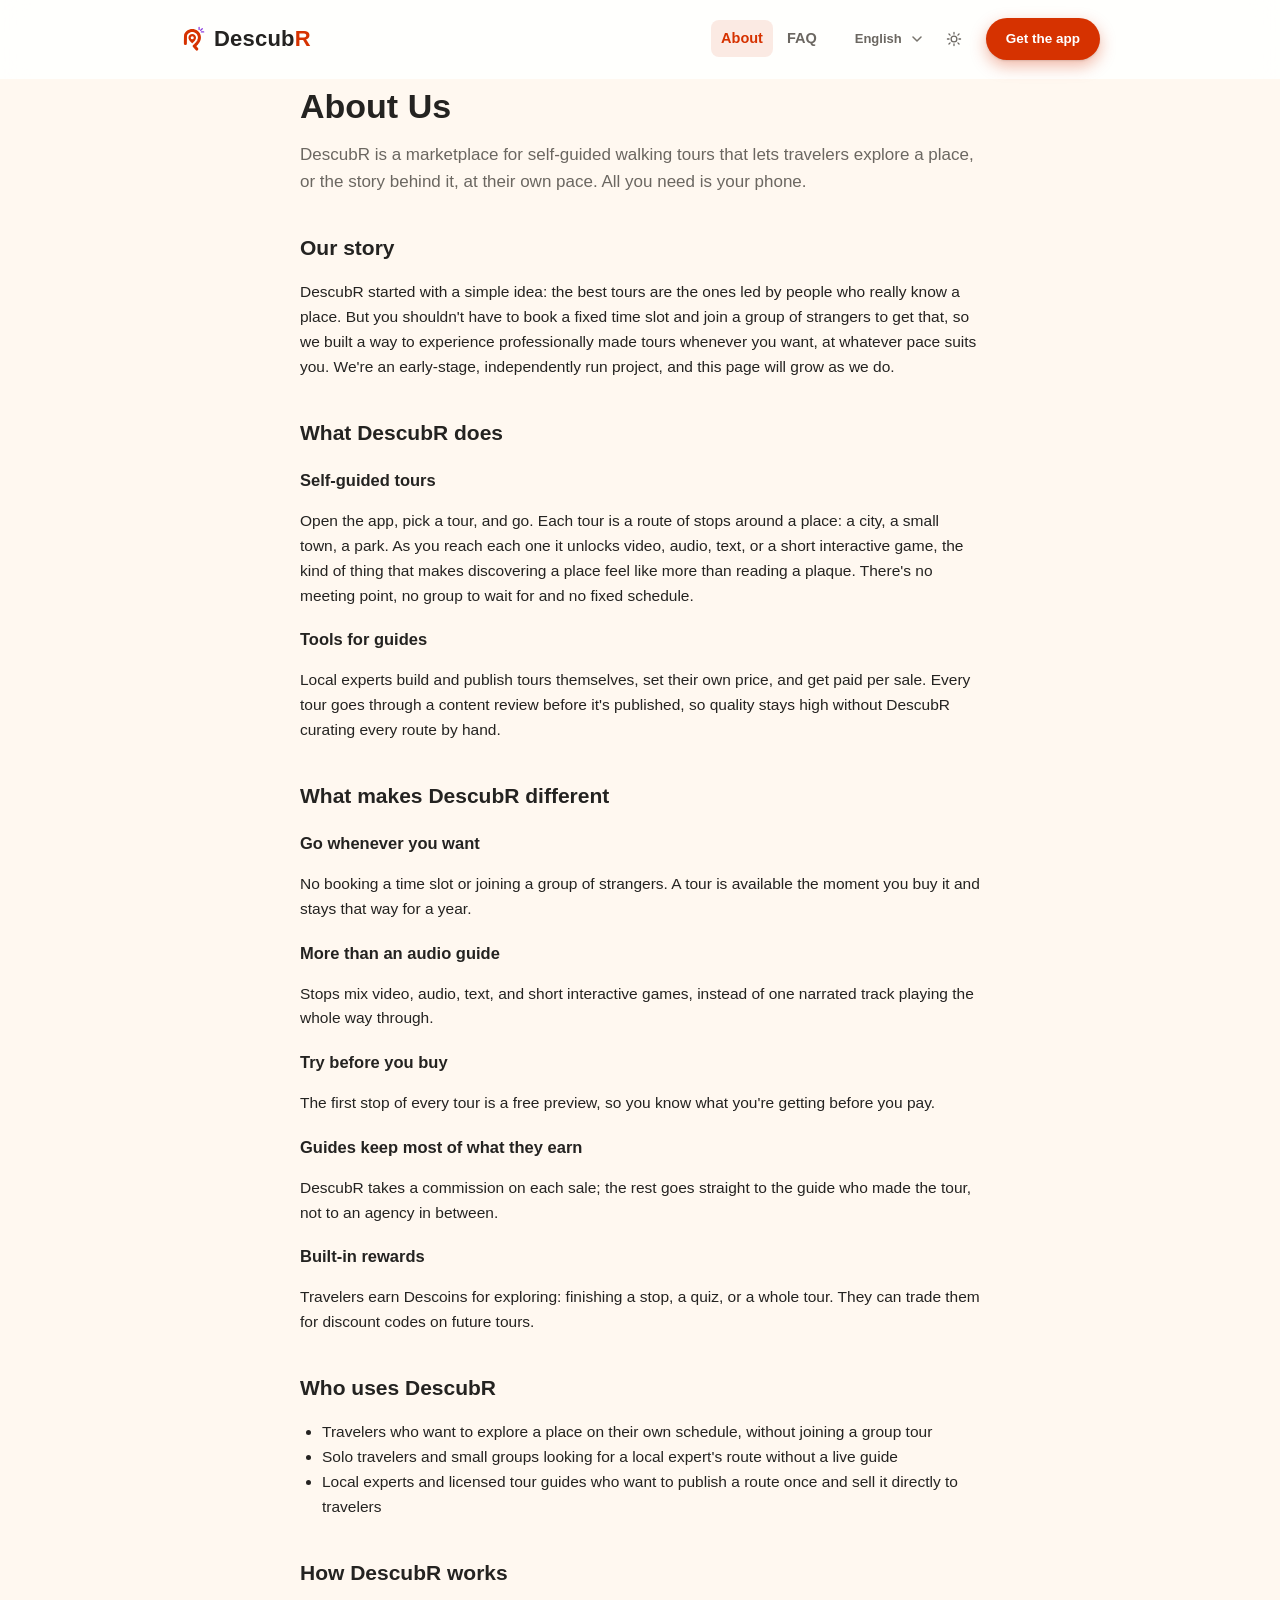
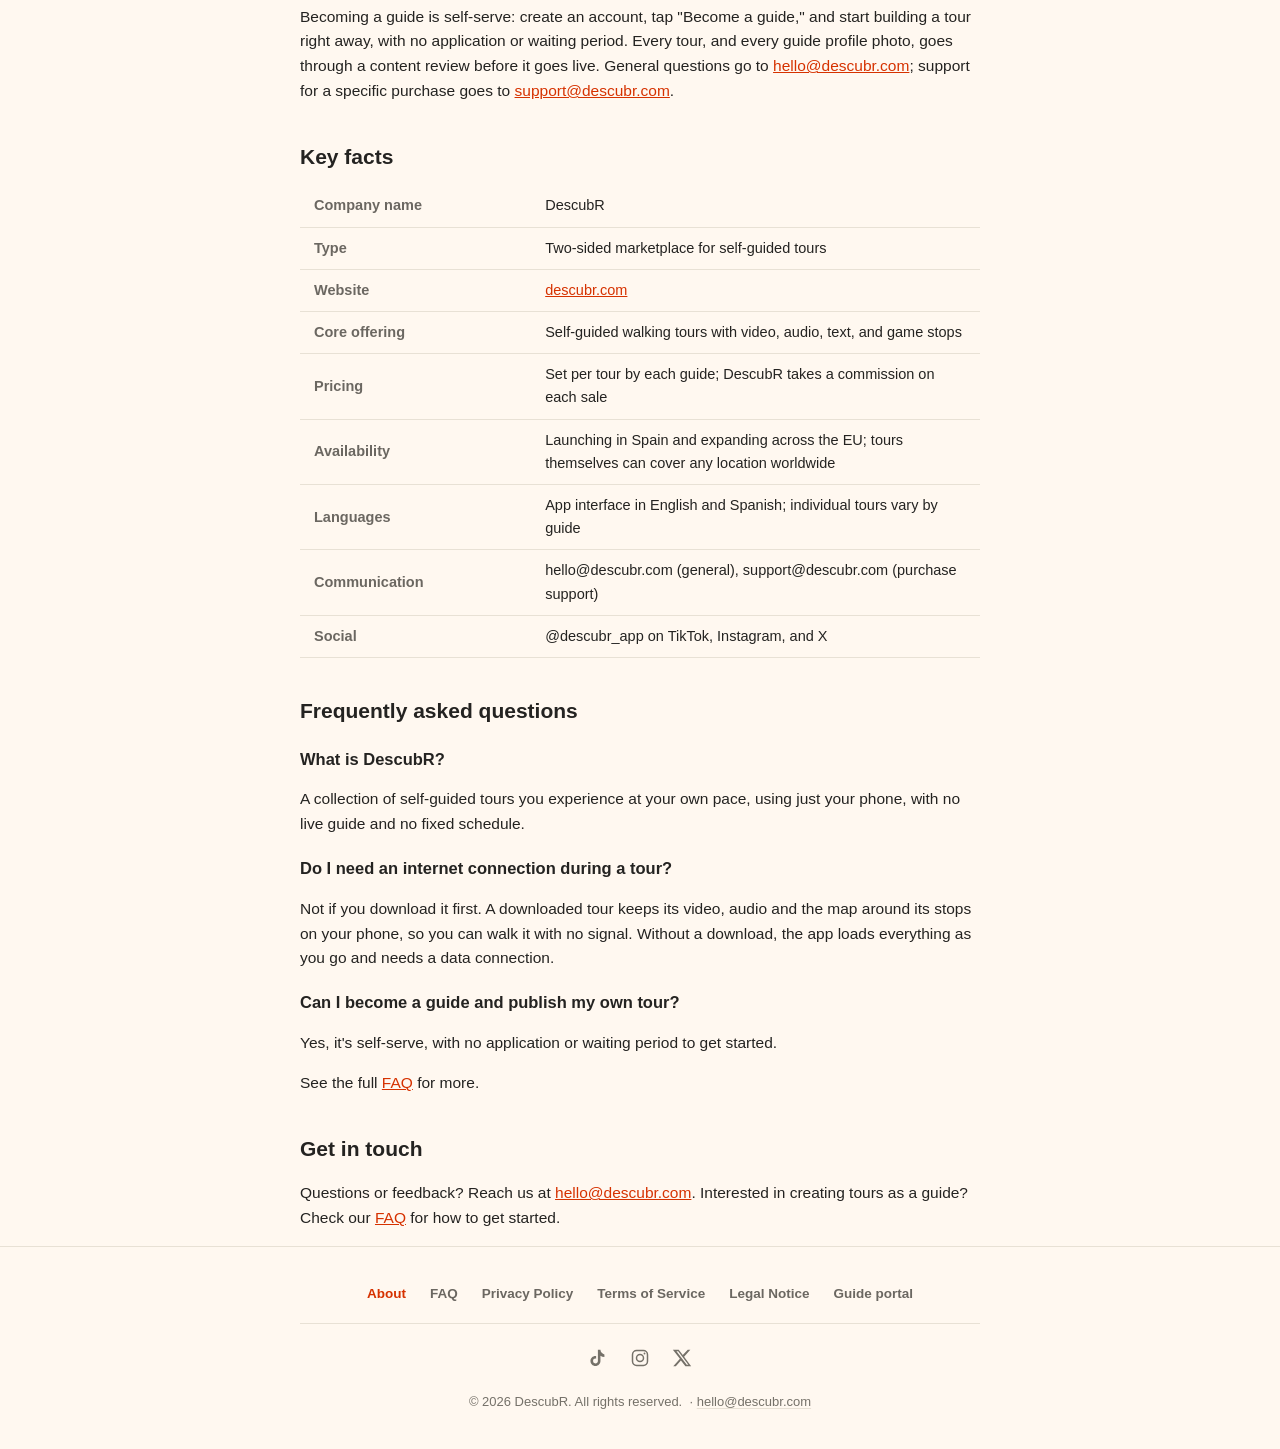
==== commit 038072a3: "Updated webpage" ====
--- a/about/index.html
+++ b/about/index.html
@@ -57,7 +57,7 @@
           <option value="es">Español</option>
         </select>
         <button class="theme-toggle" data-theme-toggle type="button" aria-label="Toggle dark mode"><svg class="icon-sun" viewBox="0 0 20 20" width="16" height="16" fill="none" stroke="currentColor" stroke-width="1.6" stroke-linecap="round" aria-hidden="true"><circle cx="10" cy="10" r="3.6"/><path d="M10 1.8v2M10 16.2v2M3.7 3.7l1.4 1.4M14.9 14.9l1.4 1.4M1.8 10h2M16.2 10h2M3.7 16.3l1.4-1.4M14.9 5.1l1.4-1.4"/></svg><svg class="icon-moon" viewBox="0 0 20 20" width="16" height="16" fill="none" stroke="currentColor" stroke-width="1.6" stroke-linecap="round" stroke-linejoin="round" aria-hidden="true"><path d="M17.2 12.4A7.2 7.2 0 1 1 7.6 2.8a5.6 5.6 0 0 0 9.6 9.6Z"/></svg></button>
-        <a class="nav-cta" href="../#waitlist-email"><span data-i18n="en">Join waitlist</span><span data-i18n="es">Únete a la lista</span></a>
+        <a class="nav-cta" href="../#download"><span data-i18n="en">Get the app</span><span data-i18n="es">Descarga la app</span></a>
       </div>
     </div>
   </header>
--- a/assets/style.css
+++ b/assets/style.css
@@ -29,6 +29,7 @@
   --accent-purple: #8B3FE0;
   --border: #E8E1D5;
   --code-bg: #FDE7DE;
+  --badge-text: #B82B00; /* --primary is 4.09:1 on --code-bg; this is 5.2:1 */
   --shadow-rgb: 36, 35, 33;
 
   --font-sans: -apple-system, BlinkMacSystemFont, 'Inter', 'Segoe UI', Helvetica, Arial, sans-serif;
@@ -48,6 +49,7 @@
     --accent-purple: #A66BF0;
     --border: #4A4742;
     --code-bg: #3A2620;
+    --badge-text: #FF7A4D;
     --shadow-rgb: 0, 0, 0;
   }
 }
@@ -63,6 +65,7 @@
   --accent-purple: #A66BF0;
   --border: #4A4742;
   --code-bg: #3A2620;
+  --badge-text: #FF7A4D;
   --shadow-rgb: 0, 0, 0;
 }
 
@@ -469,7 +472,7 @@
   align-items: center;
   gap: 7px;
   background: var(--code-bg);
-  color: var(--primary);
+  color: var(--badge-text, var(--primary));
   font-size: 12px;
   font-weight: 700;
   padding: 4px 12px 4px 10px;
@@ -601,6 +604,7 @@
   position: relative;
   text-align: center;
   padding-top: 8px;
+  overflow-x: clip; /* the panel behind the phone overhangs its column */
 }
 
 .hero-grid {
@@ -640,7 +644,7 @@
   top: 50%;
   left: 50%;
   transform: translate(-50%, -50%);
-  width: 380px;
+  width: min(380px, 92vw); /* never wider than a 375px phone screen */
   height: 480px;
   border-radius: 48px;
   background: color-mix(in srgb, var(--primary) 10%, transparent);
@@ -1219,3 +1223,184 @@
 .error-page .button:hover {
   opacity: 0.92;
 }
+
+/* ── Launched-app landing page ───────────────────────────────────────── */
+
+.store-buttons {
+  display: flex;
+  flex-wrap: wrap;
+  gap: 12px;
+  margin-top: 28px;
+}
+
+.store-btn {
+  display: inline-flex;
+  align-items: center;
+  gap: 10px;
+  min-width: 168px;
+  padding: 10px 18px 10px 14px;
+  border-radius: 14px;
+  background: #201e1b;
+  color: #fff;
+  text-decoration: none;
+  box-shadow: 0 10px 24px rgba(var(--shadow-rgb), .18);
+  transition: transform .2s ease, box-shadow .2s ease;
+}
+
+:root[data-theme="dark"] .store-btn { background: #F4F1EA; color: #201e1b; }
+@media (prefers-color-scheme: dark) {
+  :root:not([data-theme="light"]) .store-btn { background: #F4F1EA; color: #201e1b; }
+}
+
+.store-btn:hover { transform: translateY(-2px); box-shadow: 0 14px 30px rgba(var(--shadow-rgb), .24); }
+
+.store-btn-text { display: flex; flex-direction: column; line-height: 1.15; text-align: left; }
+.store-btn-text small { font-size: 11px; opacity: .8; }
+.store-btn-text strong { font-family: var(--font-display); font-size: 17px; }
+
+.hero-points {
+  list-style: none;
+  padding: 0;
+  margin: 22px 0 0;
+  display: flex;
+  flex-wrap: wrap;
+  gap: 8px 18px;
+  color: var(--text-secondary);
+  font-size: 14px;
+  font-weight: 600;
+}
+
+.hero-points li::before {
+  content: '\2713';
+  color: var(--primary);
+  font-weight: 700;
+  margin-right: 6px;
+}
+
+@media (max-width: 860px) {
+  .store-buttons, .hero-points { justify-content: center; }
+}
+
+/* Value cards */
+.value-grid {
+  display: grid;
+  grid-template-columns: repeat(auto-fit, minmax(220px, 1fr));
+  gap: 16px;
+}
+
+.value-card {
+  background: var(--card);
+  border: 1px solid var(--border);
+  border-radius: 18px;
+  padding: 24px 22px;
+}
+
+.value-card h3 { font-family: var(--font-display); font-size: 18px; margin: 14px 0 6px; }
+.value-card p { margin: 0; color: var(--text-secondary); font-size: 15px; }
+
+.value-icon {
+  display: inline-flex;
+  align-items: center;
+  justify-content: center;
+  width: 44px;
+  height: 44px;
+  border-radius: 12px;
+  color: var(--primary);
+  background: color-mix(in srgb, var(--primary) 12%, transparent);
+}
+
+/* Text + phone split */
+.feature-split {
+  display: grid;
+  grid-template-columns: 1fr 300px;
+  gap: 56px;
+  align-items: center;
+}
+
+.feature-text h2 { font-family: var(--font-display); font-size: 30px; line-height: 1.2; margin: 0 0 14px; }
+.feature-text p { color: var(--text-secondary); font-size: 16.5px; margin: 0 0 18px; }
+.kicker-left { text-align: left; }
+
+.check-list { list-style: none; padding: 0; margin: 0; display: grid; gap: 10px; }
+.check-list li { position: relative; padding-left: 30px; font-weight: 600; }
+.check-list li::before {
+  content: '\2713';
+  position: absolute;
+  left: 0;
+  top: 1px;
+  width: 20px;
+  height: 20px;
+  border-radius: 50%;
+  display: grid;
+  place-items: center;
+  font-size: 12px;
+  color: #fff;
+  background: var(--primary);
+}
+
+.phone-frame-sm { width: 260px; }
+
+@media (max-width: 860px) {
+  .feature-split { grid-template-columns: 1fr; gap: 36px; text-align: center; }
+  .kicker-left { text-align: center; }
+  .check-list { justify-content: center; text-align: left; max-width: 420px; margin: 0 auto; }
+}
+
+/* Row of screenshots with captions */
+.phone-row {
+  display: grid;
+  grid-template-columns: repeat(3, 1fr);
+  gap: 28px;
+  max-width: 820px;
+  margin: 0 auto;
+}
+
+.phone-row figure { margin: 0; text-align: center; }
+
+.phone-row img {
+  width: 100%;
+  height: auto;
+  display: block;
+  border-radius: 22px;
+  border: 1px solid var(--border);
+  box-shadow: 0 16px 40px rgba(var(--shadow-rgb), .14);
+}
+
+.phone-row figcaption { margin-top: 14px; font-weight: 700; font-size: 15px; }
+
+@media (max-width: 640px) {
+  .phone-row { grid-template-columns: 1fr; max-width: 240px; gap: 32px; }
+}
+
+/* Guide CTA: two buttons */
+.cta-row { display: flex; flex-wrap: wrap; gap: 12px; justify-content: center; }
+
+.guide-cta .button.button-ghost {
+  background: transparent;
+  color: var(--primary);
+  border: 1.5px solid var(--primary);
+  box-shadow: none;
+}
+
+/* Short FAQ on the home page */
+.faq-mini { max-width: 640px; margin: 0 auto; }
+.faq-more { text-align: center; margin: 20px 0 0; font-weight: 600; }
+
+/* Closing download card */
+.download { border-top: 0; padding-top: 24px; }
+
+.download-card {
+  text-align: center;
+  border-radius: 24px;
+  padding: 52px 28px;
+  background: color-mix(in srgb, var(--primary) 9%, var(--card));
+  border: 1px solid var(--border);
+}
+
+.download-card h2 { font-family: var(--font-display); font-size: 30px; line-height: 1.2; margin: 14px 0 10px; }
+.download-card p { color: var(--text-secondary); max-width: 460px; margin: 0 auto; }
+.download-card .store-buttons { justify-content: center; }
+.download-logo { display: block; margin: 0 auto; }
+
+/* Even out heading line lengths (no lone word on the last line) */
+.hero h1, .section-title, .feature-text h2, .download-card h2, .guide-cta h2, .value-card h3, .step-text h3 { text-wrap: balance; }
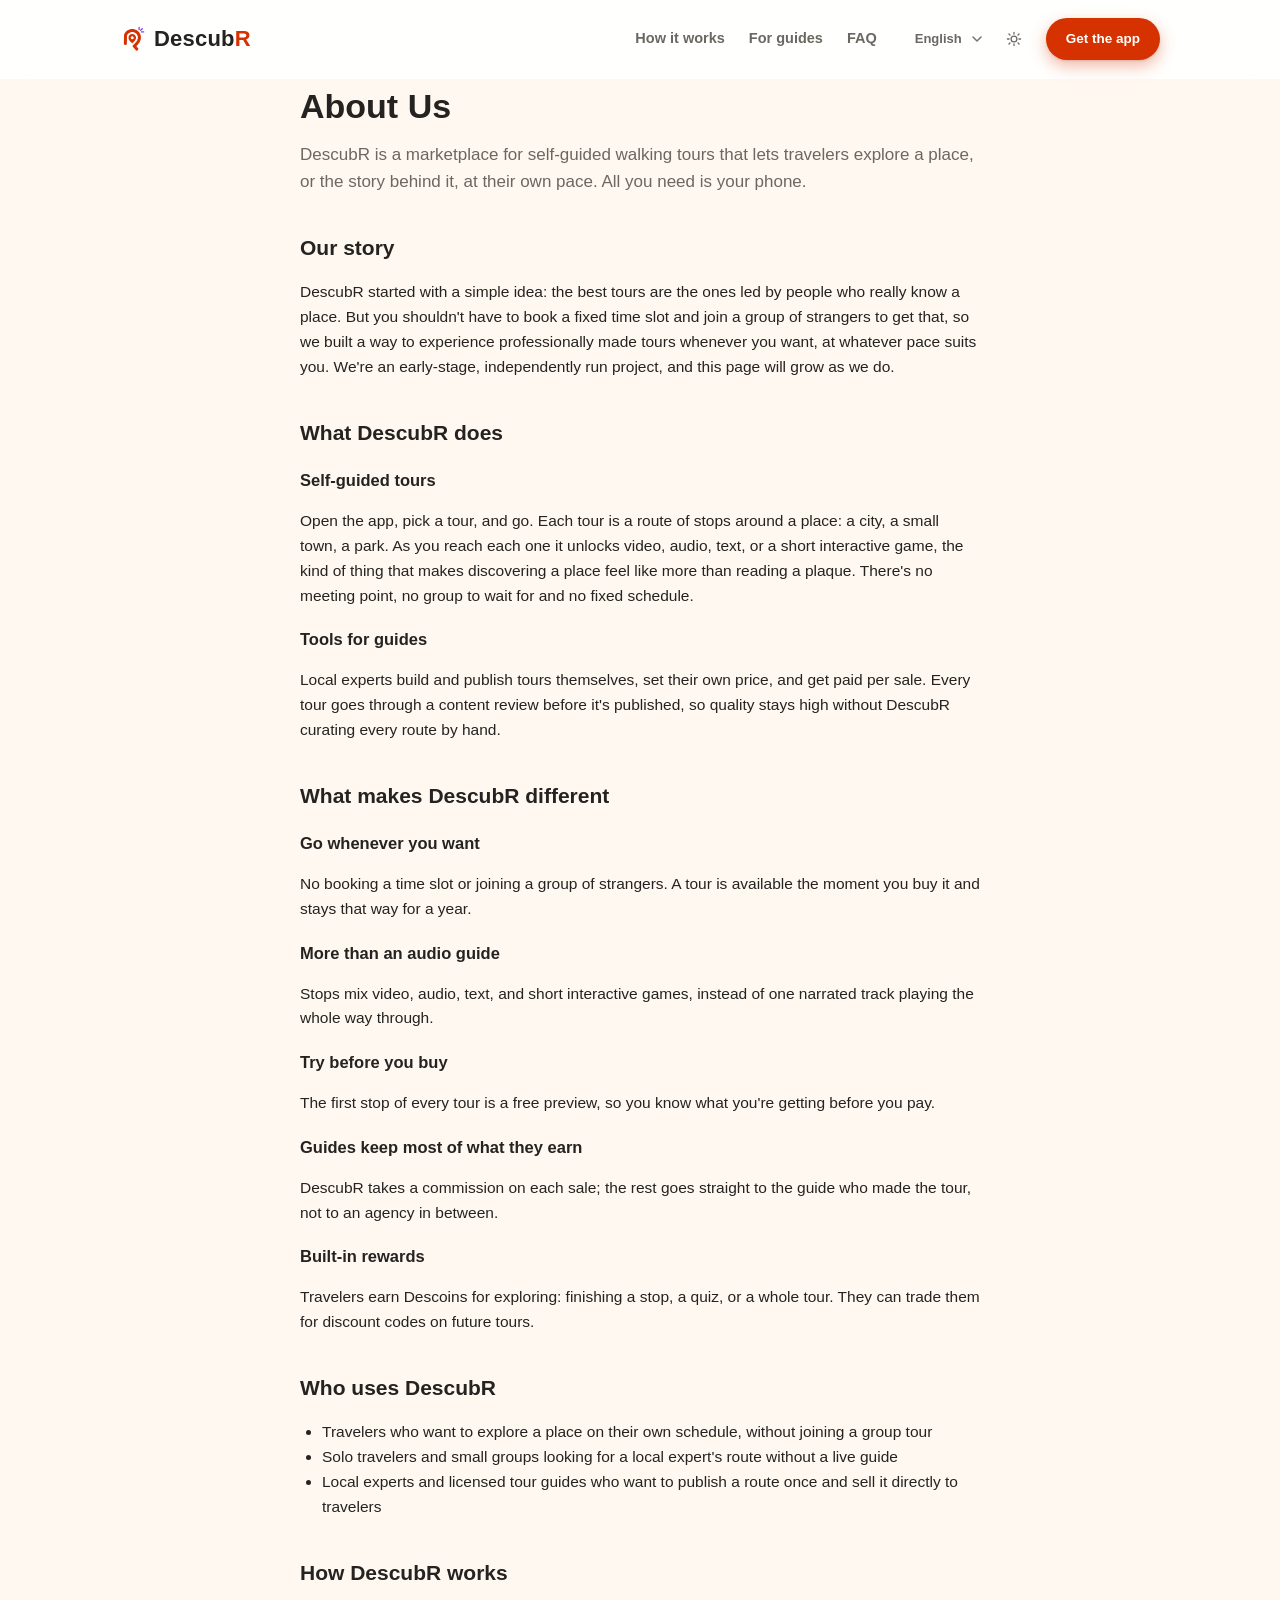
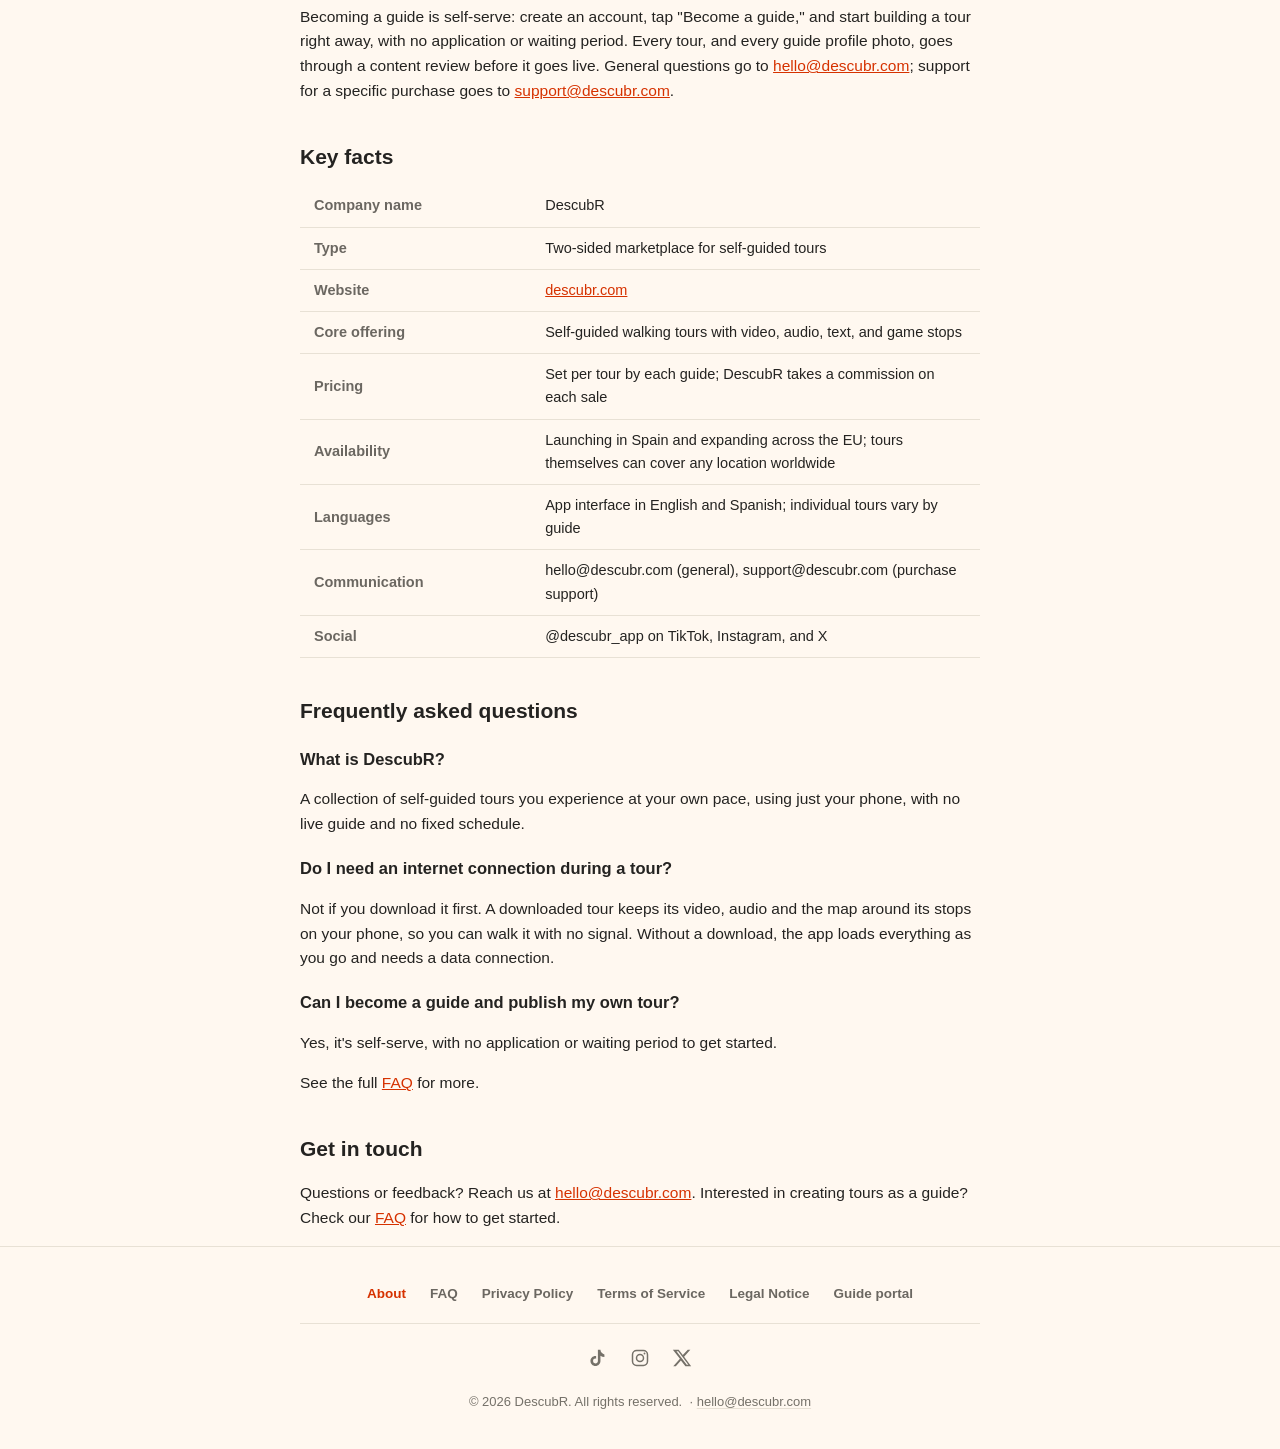
==== commit 39eb683a: "Reordered screens" ====
--- a/about/index.html
+++ b/about/index.html
@@ -37,7 +37,8 @@
       <a class="wordmark" href="../"><img src="../assets/logo-mark.svg" alt="" width="26" height="26" class="wordmark-icon"><span class="word">Descub<span class="r">R</span></span></a>
       <div class="site-nav">
         <nav class="site-nav-links">
-          <a href="../about/" class="active"><span data-i18n="en">About</span><span data-i18n="es">Sobre nosotros</span></a>
+          <a href="../#how-it-works"><span data-i18n="en">How it works</span><span data-i18n="es">Cómo funciona</span></a>
+          <a href="../#for-guides"><span data-i18n="en">For guides</span><span data-i18n="es">Para guías</span></a>
           <a href="../faq/"><span data-i18n="en">FAQ</span><span data-i18n="es">Preguntas frecuentes</span></a>
         </nav>
         <div class="menu-wrap">
@@ -45,8 +46,10 @@
             <svg viewBox="0 0 20 20" width="18" height="18" fill="none" stroke="currentColor" stroke-width="1.8" stroke-linecap="round" aria-hidden="true"><line x1="2" y1="5" x2="18" y2="5"/><line x1="2" y1="10" x2="18" y2="10"/><line x1="2" y1="15" x2="18" y2="15"/></svg>
           </button>
           <nav class="site-menu" data-menu hidden>
+            <a href="../#how-it-works"><span data-i18n="en">How it works</span><span data-i18n="es">Cómo funciona</span></a>
+            <a href="../#for-guides"><span data-i18n="en">For guides</span><span data-i18n="es">Para guías</span></a>
+            <a href="../faq/"><span data-i18n="en">FAQ</span><span data-i18n="es">Preguntas frecuentes</span></a>
             <a href="../about/" class="active"><span data-i18n="en">About</span><span data-i18n="es">Sobre nosotros</span></a>
-            <a href="../faq/"><span data-i18n="en">FAQ</span><span data-i18n="es">Preguntas frecuentes</span></a>
             <a href="../privacy/"><span data-i18n="en">Privacy Policy</span><span data-i18n="es">Política de privacidad</span></a>
             <a href="../terms/"><span data-i18n="en">Terms of Service</span><span data-i18n="es">Términos del servicio</span></a>
             <a href="../legal-notice/"><span data-i18n="en">Legal Notice</span><span data-i18n="es">Aviso legal</span></a>
--- a/assets/style.css
+++ b/assets/style.css
@@ -146,7 +146,7 @@
      Preguntas frecuentes / Únete a la lista) don't fit the body width and
      would wrap to a second line at every desktop size, unlike the shorter
      EN labels. */
-  max-width: 960px;
+  max-width: 1080px; /* same as the home page's .wrap-wide, so the logo lines up with the hero */
   display: flex;
   align-items: center;
   justify-content: space-between;
@@ -226,12 +226,12 @@
   box-shadow: 0 2px 4px rgba(var(--shadow-rgb), .14), 0 10px 20px color-mix(in srgb, var(--primary) 40%, transparent);
 }
 
-/* Full link list collapses into this on mobile; About/FAQ live inline above 760px instead. */
+/* Full link list collapses into this below 900px; the three main links show inline above it. */
 .menu-wrap {
   position: relative;
 }
 
-@media (min-width: 760px) {
+@media (min-width: 900px) { /* three ES links + CTA need ~880px on one line */
   .menu-wrap { display: none; }
   .site-nav-links,
   .nav-cta { display: inline-flex; align-items: center; }
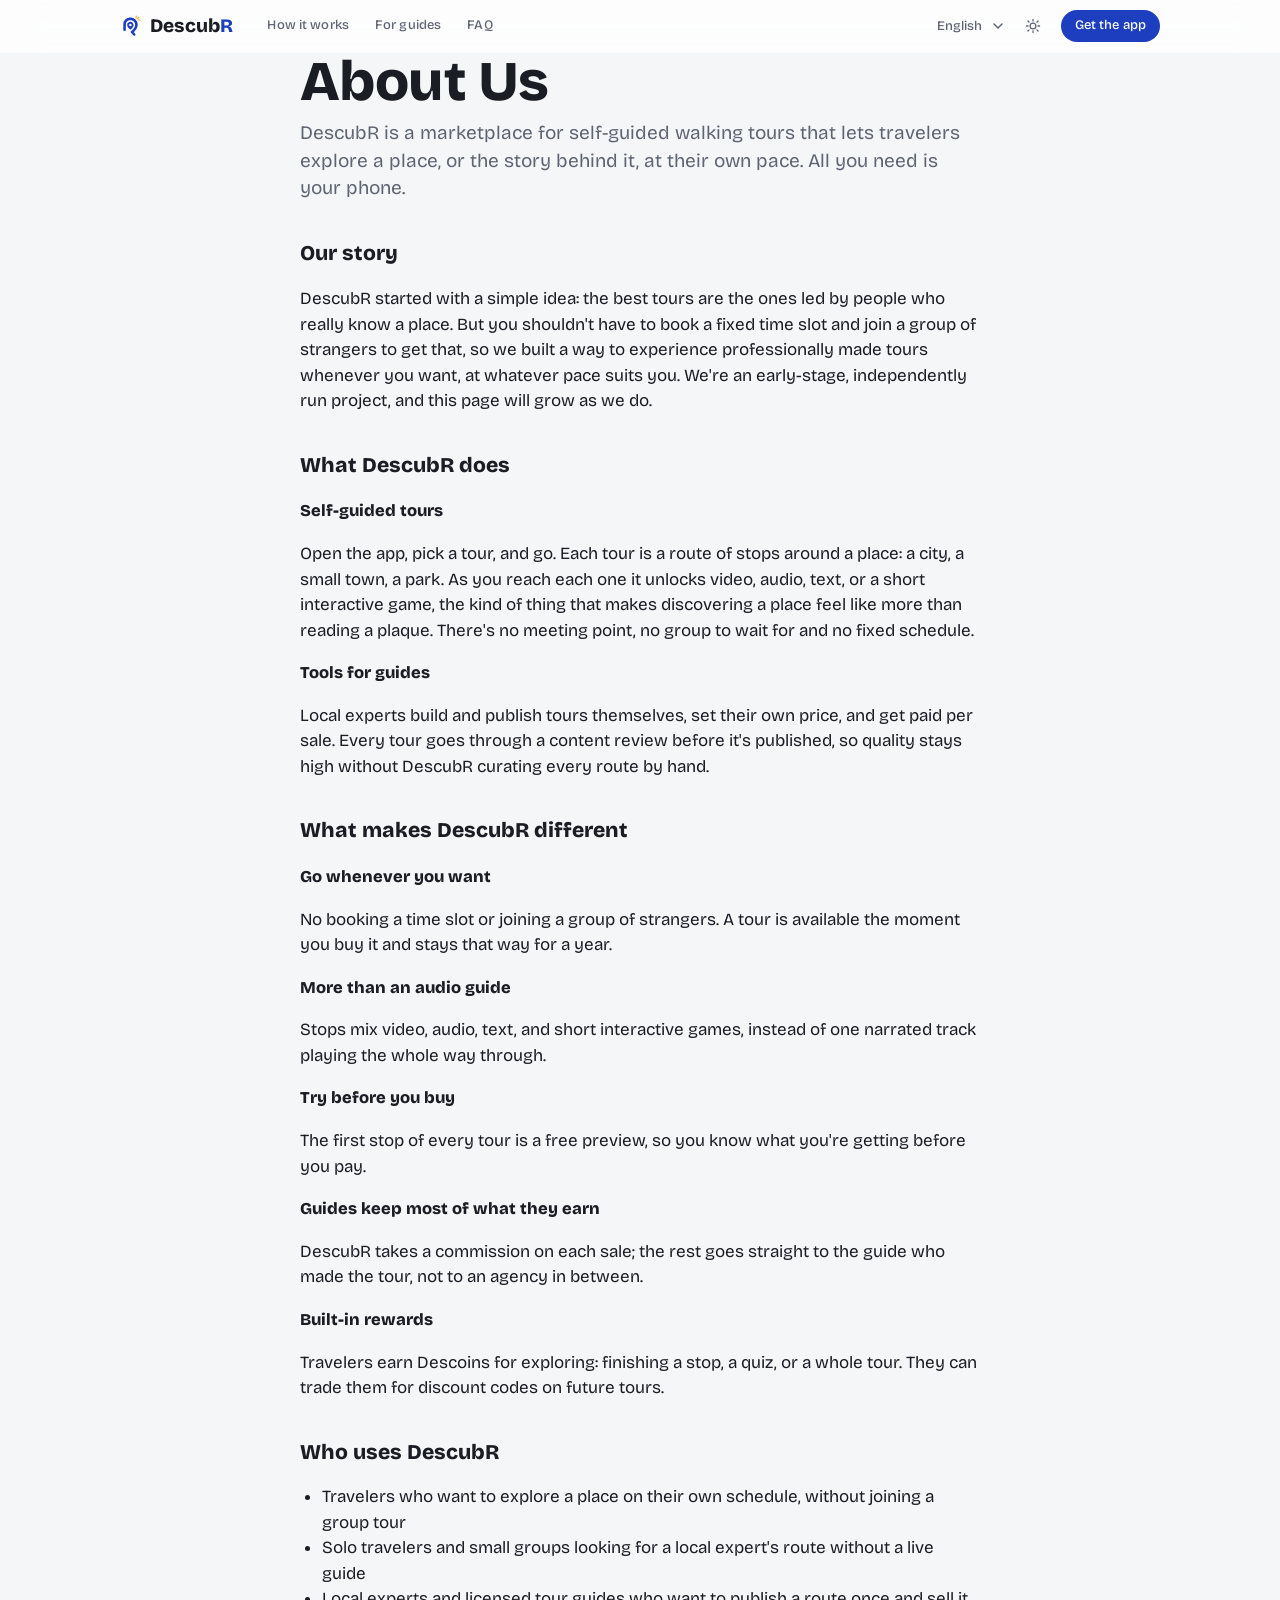
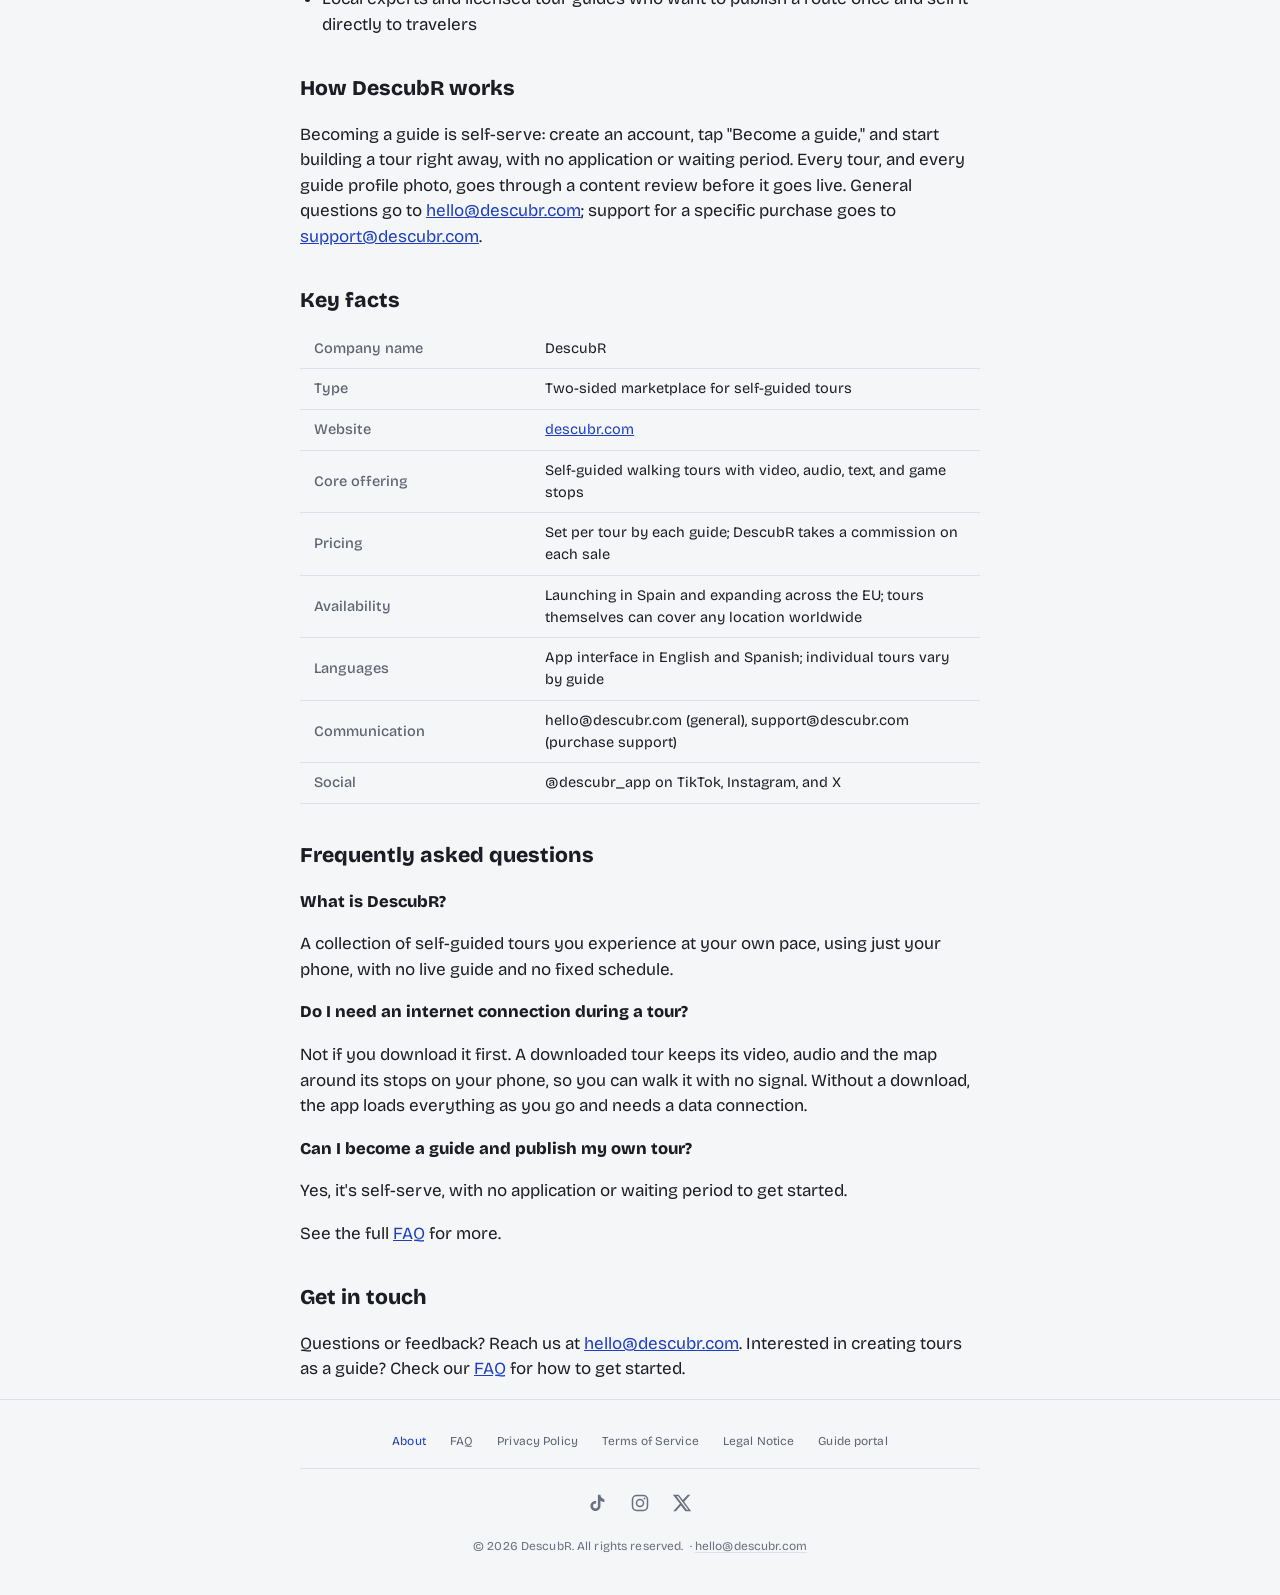
==== commit 49819ded: "Version the CSS and JS links so browsers fetch the new files instead of a cached copy Co-Authored-By" ====
--- a/about/index.html
+++ b/about/index.html
@@ -28,7 +28,7 @@
   <link rel="icon" type="image/svg+xml" href="../assets/logo-mark.svg">
   <link rel="icon" type="image/png" href="../assets/favicon.png">
   <link rel="apple-touch-icon" href="../assets/favicon.png">
-  <link rel="stylesheet" href="../assets/style.css">
+  <link rel="stylesheet" href="../assets/style.css?v=20261105">
 </head>
 <body>
 
@@ -337,8 +337,8 @@
     </div>
   </footer>
 
-  <script src="../assets/lang.js"></script>
+  <script src="../assets/lang.js?v=20261105"></script>
   <script src="../assets/menu.js"></script>
-  <script src="../assets/theme.js"></script>
+  <script src="../assets/theme.js?v=20261105"></script>
 </body>
 </html>
--- a/assets/style.css
+++ b/assets/style.css
@@ -1,75 +1,71 @@
 /* Self-hosted fonts — keeps visitor IPs off Google's font CDN */
 @font-face {
-  font-family: 'Inter';
+  font-family: 'Bricolage Grotesque';
   font-style: normal;
-  font-weight: 400 700;
+  font-weight: 200 800;
   font-display: swap;
-  src: url('fonts/inter-latin.woff2') format('woff2');
+  src: url('fonts/bricolage-latin.woff2') format('woff2');
   unicode-range: U+0000-00FF, U+0131, U+0152-0153, U+02BB-02BC, U+02C6, U+02DA, U+02DC, U+0304, U+0308, U+0329, U+2000-206F, U+20AC, U+2122, U+2191, U+2193, U+2212, U+2215, U+FEFF, U+FFFD;
 }
-@font-face {
-  font-family: 'Sora';
-  font-style: normal;
-  font-weight: 400 700;
-  font-display: swap;
-  src: url('fonts/sora-latin.woff2') format('woff2');
-  unicode-range: U+0000-00FF, U+0131, U+0152-0153, U+02BB-02BC, U+02C6, U+02DA, U+02DC, U+0304, U+0308, U+0329, U+2000-206F, U+20AC, U+2122, U+2191, U+2193, U+2212, U+2215, U+FEFF, U+FFFD;
-}
-
-/* DescubR brand tokens — kept in sync with descubr-mobile/constants/theme.ts (light palette) */
+
+/* DescubR brand tokens (azulejo palette) — kept in sync with descubr-mobile/constants/theme.ts (light palette) */
 :root {
-  --background: #FFF8F0;
+  --background: #F5F6F8;
   --card: #FFFFFF;
-  --text: #242321;
-  /* darkened to clear WCAG AA contrast against --background */
-  --text-secondary: #6B6761;
-  --text-muted: #757169;
-  --primary: #D63200;
+  --text: #1B1D24;
+  --text-secondary: #5E6472;
+  --text-muted: #6A7080;
+  --primary: #1D3FBF;
   --primary-ink: #FFFFFF;
-  --accent-purple: #8B3FE0;
-  --border: #E8E1D5;
-  --code-bg: #FDE7DE;
-  --badge-text: #B82B00; /* --primary is 4.09:1 on --code-bg; this is 5.2:1 */
-  --shadow-rgb: 36, 35, 33;
-
-  --font-sans: -apple-system, BlinkMacSystemFont, 'Inter', 'Segoe UI', Helvetica, Arial, sans-serif;
-  --font-display: 'Sora', var(--font-sans);
+  --fill: #1D3FBF;
+  --ochre: #E3A21A;
+  --border: #DCE0E8;
+  --tint: #E8ECFA;
+
+  /* Same type as the app (descubr-mobile/constants/theme.ts Fonts): Bricolage
+     Grotesque in three weights only. 400 body, 500 emphasis and buttons,
+     800 for every heading. */
+  --font-sans: 'Bricolage Grotesque', -apple-system, BlinkMacSystemFont, 'Segoe UI', Helvetica, Arial, sans-serif;
+  --font-display: var(--font-sans);
+  --weight-medium: 500;
+  --weight-display: 800;
 }
 
 /* Dark palette — kept in sync with descubr-mobile/constants/theme.ts */
 @media (prefers-color-scheme: dark) {
   :root:not([data-theme="light"]) {
-    --background: #242321;
-    --card: #302F2C;
-    --text: #F4F1EA;
-    --text-secondary: #C8C2B8;
-    --text-muted: #918C83;
-    --primary: #EB3700;
+    --background: #0F1730;
+    --card: #18223F;
+    --text: #EEF1F7;
+    --text-secondary: #AEB6C8;
+    --text-muted: #9AA3B8;
+    --primary: #8FA3FF;
     --primary-ink: #FFFFFF;
-    --accent-purple: #A66BF0;
-    --border: #4A4742;
-    --code-bg: #3A2620;
-    --badge-text: #FF7A4D;
-    --shadow-rgb: 0, 0, 0;
+  --fill: #4664E0;
+    --ochre: #F0B43A;
+    --border: #2A3658;
+    --tint: #1E2A52;
   }
 }
 
 :root[data-theme="dark"] {
-  --background: #242321;
-  --card: #302F2C;
-  --text: #F4F1EA;
-  --text-secondary: #C8C2B8;
-  --text-muted: #918C83;
-  --primary: #EB3700;
+  --background: #0F1730;
+  --card: #18223F;
+  --text: #EEF1F7;
+  --text-secondary: #AEB6C8;
+  --text-muted: #9AA3B8;
+  --primary: #8FA3FF;
   --primary-ink: #FFFFFF;
-  --accent-purple: #A66BF0;
-  --border: #4A4742;
-  --code-bg: #3A2620;
-  --badge-text: #FF7A4D;
-  --shadow-rgb: 0, 0, 0;
+  --fill: #4664E0;
+  --ochre: #F0B43A;
+  --border: #2A3658;
+  --tint: #1E2A52;
 }
 
 * { box-sizing: border-box; }
+
+/* lets the FAQ answers animate to height: auto */
+:root { interpolate-size: allow-keywords; }
 
 html {
   scroll-behavior: smooth;
@@ -81,7 +77,9 @@
   background: var(--background);
   color: var(--text);
   font-family: var(--font-sans);
-  line-height: 1.6;
+  line-height: 1.5;
+  -webkit-font-smoothing: antialiased;
+  font-optical-sizing: auto;
   transition: background-color .2s ease, color .2s ease;
 }
 
@@ -124,45 +122,43 @@
   padding: 0 20px;
 }
 
-/* Header / nav */
+/* Header / nav: slim full-width translucent bar. Links follow the logo, controls sit right. */
 .site-header {
   position: sticky;
   top: 0;
   z-index: 50;
+  background: color-mix(in srgb, var(--card) 80%, transparent);
+  -webkit-backdrop-filter: saturate(1.8) blur(20px);
+  backdrop-filter: saturate(1.8) blur(20px);
+  /* no divider while the bar sits on the page's own top edge; it appears
+     once content actually scrolls underneath (theme.js sets .scrolled) */
   border-bottom: 1px solid transparent;
-  background: color-mix(in srgb, var(--card) 88%, transparent);
-  backdrop-filter: blur(14px) saturate(1.4);
-  -webkit-backdrop-filter: blur(14px) saturate(1.4);
-  transition: border-color .2s ease, box-shadow .2s ease, background-color .2s ease;
+  transition: border-color .2s ease;
 }
 
 .site-header.scrolled {
-  border-bottom-color: var(--border);
-  box-shadow: 0 8px 28px rgba(var(--shadow-rgb), .10);
+  border-bottom-color: color-mix(in srgb, var(--border) 70%, transparent);
 }
 
 .site-header .wrap {
-  /* Wider than the 720px body .wrap: the ES nav labels (Sobre nosotros /
-     Preguntas frecuentes / Únete a la lista) don't fit the body width and
-     would wrap to a second line at every desktop size, unlike the shorter
-     EN labels. */
   max-width: 1080px; /* same as the home page's .wrap-wide, so the logo lines up with the hero */
   display: flex;
   align-items: center;
-  justify-content: space-between;
-  padding-top: 18px;
-  padding-bottom: 18px;
-  flex-wrap: wrap;
-  gap: 8px;
-}
+  gap: 2px;
+  min-height: 52px;
+}
+
+/* Flattens into the bar so the links can follow the logo while the controls stay right */
+.site-nav { display: contents; }
 
 .wordmark {
   display: inline-flex;
   align-items: center;
   gap: 8px;
+  margin-right: 20px;
   font-family: var(--font-display);
-  font-weight: 700;
-  font-size: 22px;
+  font-weight: var(--weight-display);
+  font-size: 19px;
   color: var(--text);
   text-decoration: none;
   letter-spacing: 0.2px;
@@ -171,70 +167,81 @@
 .wordmark .r { color: var(--primary); }
 
 .wordmark-icon {
-  height: 26px;
+  height: 22px;
   width: auto;
   display: block;
 }
 
-.site-nav {
-  display: flex;
-  align-items: center;
-  gap: 4px;
+/* follows the theme toggle, not just the system setting */
+:root[data-theme="dark"] .wordmark-icon,
+:root[data-theme="dark"] .hero-brand-icon,
+:root[data-theme="dark"] .download-logo { content: url('logo-mark-dark.svg'); }
+@media (prefers-color-scheme: dark) {
+  :root:not([data-theme="light"]) .wordmark-icon,
+  :root:not([data-theme="light"]) .hero-brand-icon,
+  :root:not([data-theme="light"]) .download-logo { content: url('logo-mark-dark.svg'); }
 }
 
 .site-nav-links {
   display: none;
   align-items: center;
-  gap: 4px;
-  margin-right: 12px;
+  gap: 2px;
+  margin-right: auto;
 }
 
 .site-nav-links a {
   color: var(--text-secondary);
   text-decoration: none;
-  font-size: 14.5px;
-  font-weight: 600;
-  padding: 7px 10px;
-  border-radius: 8px;
+  font-size: 13px;
+  font-weight: 500;
+  padding: 6px 12px;
+  border-radius: 999px;
+  white-space: nowrap;
   transition: background-color .15s ease, color .15s ease;
 }
 
-.site-nav-links a:hover,
+.site-nav-links a:hover {
+  color: var(--text);
+}
+
 .site-nav-links a.active {
-  color: var(--primary);
-  background: color-mix(in srgb, var(--primary) 10%, transparent);
+  color: var(--text);
+  background: color-mix(in srgb, var(--text) 6%, transparent);
 }
 
 .nav-cta {
   display: none;
-  background: var(--primary);
-  color: #fff;
-  font-weight: 700;
-  font-size: 13.5px;
-  padding: 10px 20px;
-  margin-left: 10px;
+  gap: 6px;
+  background: var(--fill);
+  color: var(--primary-ink);
+  font-weight: var(--weight-medium);
+  font-size: 13px;
+  padding: 6px 14px;
+  margin-left: 8px;
   border-radius: 999px;
   text-decoration: none;
   white-space: nowrap;
-  box-shadow: 0 1px 2px rgba(var(--shadow-rgb), .12), 0 6px 16px color-mix(in srgb, var(--primary) 35%, transparent);
-  transition: opacity .15s ease, transform .15s ease, box-shadow .15s ease;
-}
-
-.nav-cta:hover {
-  opacity: .94;
-  transform: translateY(-1px);
-  box-shadow: 0 2px 4px rgba(var(--shadow-rgb), .14), 0 10px 20px color-mix(in srgb, var(--primary) 40%, transparent);
-}
-
-/* Full link list collapses into this below 900px; the three main links show inline above it. */
+  transition: opacity .15s ease;
+}
+
+@media (hover: hover) {
+  .nav-cta:hover { opacity: .88; }
+}
+
+/* Full link list collapses into this below 980px; the three main links show inline above it. */
 .menu-wrap {
   position: relative;
-}
-
-@media (min-width: 900px) { /* three ES links + CTA need ~880px on one line */
+  margin-left: auto;
+}
+
+@media (min-width: 980px) { /* three ES links + controls need ~940px on one line */
   .menu-wrap { display: none; }
   .site-nav-links,
   .nav-cta { display: inline-flex; align-items: center; }
+}
+
+@media (max-width: 520px) {
+  .wordmark { margin-right: 0; }
 }
 
 .menu-toggle {
@@ -244,7 +251,7 @@
   width: 36px;
   height: 36px;
   border: none;
-  border-radius: 8px;
+  border-radius: 999px;
   background: transparent;
   color: var(--text-secondary);
   cursor: pointer;
@@ -260,21 +267,33 @@
 
 .site-menu {
   position: absolute;
-  top: calc(100% + 8px);
+  top: calc(100% + 10px);
   right: 0;
   min-width: 200px;
-  background: var(--card);
-  border: 1px solid var(--border);
-  border-radius: 12px;
-  box-shadow: 0 12px 28px rgba(36, 35, 33, 0.14);
+  background: color-mix(in srgb, var(--card) 88%, transparent);
+  -webkit-backdrop-filter: saturate(1.8) blur(24px);
+  backdrop-filter: saturate(1.8) blur(24px);
+  border: 1px solid color-mix(in srgb, var(--border) 70%, transparent);
+  border-radius: 16px;
   padding: 6px;
+  box-shadow: 0 12px 32px rgba(16, 24, 40, .12);
   display: flex;
   flex-direction: column;
   z-index: 20;
+  /* anchored to the toggle above it: grows out of it and shrinks back into
+     it. Transitions (not keyframes) so a quick re-tap reverses mid-way. */
+  transform-origin: top right;
+  transition: opacity .18s ease, transform .28s cubic-bezier(.2, .9, .3, 1), display .28s allow-discrete;
 }
 
 .site-menu[hidden] {
   display: none;
+  opacity: 0;
+  transform: translateY(-6px) scale(.96);
+}
+
+@starting-style {
+  .site-menu:not([hidden]) { opacity: 0; transform: translateY(-6px) scale(.96); }
 }
 
 .site-menu a {
@@ -297,11 +316,11 @@
   appearance: none;
   -webkit-appearance: none;
   border: none;
-  border-radius: 8px;
-  background: transparent url("data:image/svg+xml,%3Csvg xmlns='http://www.w3.org/2000/svg' width='10' height='6' viewBox='0 0 10 6'%3E%3Cpath d='M1 1l4 4 4-4' fill='none' stroke='%2377736C' stroke-width='1.5' stroke-linecap='round' stroke-linejoin='round'/%3E%3C/svg%3E") no-repeat right 10px center;
+  border-radius: 999px;
+  background: transparent url("data:image/svg+xml,%3Csvg xmlns='http://www.w3.org/2000/svg' width='10' height='6' viewBox='0 0 10 6'%3E%3Cpath d='M1 1l4 4 4-4' fill='none' stroke='%235E6472' stroke-width='1.5' stroke-linecap='round' stroke-linejoin='round'/%3E%3C/svg%3E") no-repeat right 10px center;
   padding: 8px 26px 8px 12px;
   font-size: 13px;
-  font-weight: 600;
+  font-weight: 500;
   font-family: var(--font-sans);
   color: var(--text-secondary);
   cursor: pointer;
@@ -321,7 +340,7 @@
   width: 36px;
   height: 36px;
   border: none;
-  border-radius: 8px;
+  border-radius: 999px;
   background: transparent;
   color: var(--text-secondary);
   cursor: pointer;
@@ -351,13 +370,17 @@
 
 main h1 {
   font-family: var(--font-display);
-  font-size: 34px;
+  font-size: clamp(36px, 6vw, 56px);
+  line-height: 1.04;
+  letter-spacing: -0.01em;
+  font-weight: var(--weight-display);
   margin: 0 0 8px;
 }
 
 main .lede {
   color: var(--text-secondary);
-  font-size: 17px;
+  font-size: 19px;
+  line-height: 1.45;
   margin: 0 0 36px;
 }
 
@@ -373,9 +396,13 @@
   margin: 18px 0 6px;
 }
 
+/* Every heading uses the app's display weight; strong text its medium */
+h1, h2, h3 { font-family: var(--font-display); font-weight: var(--weight-display); }
+strong, b { font-weight: var(--weight-medium); }
+
 main p, main li {
   color: var(--text);
-  font-size: 15.5px;
+  font-size: 17px;
 }
 
 .key-facts {
@@ -394,7 +421,7 @@
 .key-facts th {
   width: 34%;
   color: var(--text-secondary);
-  font-weight: 600;
+  font-weight: var(--weight-medium);
 }
 
 main .updated {
@@ -409,17 +436,14 @@
 
 /* FAQ accordion */
 .faq-item {
-  border: 1px solid var(--border);
-  border-radius: 10px;
-  background: var(--card);
-  margin-bottom: 12px;
-  overflow: hidden;
+  border-bottom: 1px solid var(--border);
 }
 
 .faq-item summary {
   cursor: pointer;
-  padding: 16px 18px;
-  font-weight: 600;
+  padding: 22px 0;
+  font-size: 19px;
+  font-weight: var(--weight-medium);
   list-style: none;
 }
 
@@ -428,14 +452,27 @@
 .faq-item summary::after {
   content: '+';
   float: right;
+  margin-left: 16px;
   color: var(--primary);
-  font-weight: 700;
-}
-
-.faq-item[open] summary::after { content: '\2212'; }
+  font-size: 24px;
+  font-weight: 300;
+  line-height: 1;
+  transition: transform .28s cubic-bezier(.2, .9, .3, 1);
+}
+
+/* browsers without ::details-content just open instantly, as before */
+.faq-item::details-content {
+  height: 0;
+  overflow: clip;
+  transition: height .32s cubic-bezier(.2, .9, .3, 1), content-visibility .32s allow-discrete;
+}
+
+.faq-item[open]::details-content { height: auto; }
+
+.faq-item[open] summary::after { transform: rotate(45deg); }
 
 .faq-item p {
-  padding: 0 18px 16px;
+  padding: 0 40px 24px 0;
   margin: 0;
   color: var(--text-secondary);
 }
@@ -449,10 +486,9 @@
 }
 
 .card {
-  border: 1px solid var(--border);
   background: var(--card);
-  border-radius: 12px;
-  padding: 20px;
+  border-radius: 20px;
+  padding: 28px 24px;
 }
 
 .card h3 {
@@ -467,53 +503,12 @@
   font-size: 14px;
 }
 
-.badge {
-  display: inline-flex;
-  align-items: center;
-  gap: 7px;
-  background: var(--code-bg);
-  color: var(--badge-text, var(--primary));
-  font-size: 12px;
-  font-weight: 700;
-  padding: 4px 12px 4px 10px;
-  border-radius: 999px;
-  margin-bottom: 16px;
-}
-
-.badge-dot {
-  width: 6px;
-  height: 6px;
-  border-radius: 50%;
-  background: var(--primary);
-  flex: 0 0 auto;
-}
-
-@media (prefers-reduced-motion: no-preference) {
-  .badge-dot { animation: pulse-dot 2.2s ease-in-out infinite; }
-}
-
-@keyframes pulse-dot {
-  0%, 100% { opacity: 1; transform: scale(1); }
-  50% { opacity: .45; transform: scale(1.5); }
-}
-
-.kicker {
-  display: block;
-  text-align: center;
-  font-size: 12px;
-  font-weight: 700;
-  letter-spacing: .08em;
-  text-transform: uppercase;
-  color: var(--accent-purple);
-  margin-bottom: 10px;
-}
-
 /* Footer */
 .site-footer {
   border-top: 1px solid var(--border);
-  padding: 36px 0;
+  padding: 32px 0 40px;
   color: var(--text-muted);
-  font-size: 13px;
+  font-size: 12px;
 }
 
 .site-footer .wrap {
@@ -544,8 +539,8 @@
 }
 
 .footer-nav a {
-  font-weight: 600;
-  font-size: 13.5px;
+  font-weight: 400;
+  font-size: 12px;
   color: var(--text-secondary);
 }
 
@@ -587,7 +582,7 @@
 }
 
 .social-links a:hover {
-  background: var(--code-bg);
+  background: var(--tint);
   color: var(--primary);
 }
 
@@ -600,55 +595,127 @@
   max-width: 1080px;
 }
 
+/* The home page's sections run edge to edge, so main drops its own padding there */
+main:has(> .hero) { padding: 0; }
+
+/* Phones: centered, headline then the phones below. Wide screens: text left,
+   phones right, so the logo, the headline and the app all fit in the first screen. */
 .hero {
-  position: relative;
+  padding-top: clamp(40px, 6vw, 72px);
+  padding-bottom: clamp(56px, 8vw, 96px);
   text-align: center;
-  padding-top: 8px;
-  overflow-x: clip; /* the panel behind the phone overhangs its column */
+}
+
+.hero-brand {
+  display: inline-flex;
+  align-items: center;
+  gap: 10px;
+  margin: 0 0 20px;
+  font-family: var(--font-display);
+  font-weight: var(--weight-display);
+  font-size: 30px;
+  color: var(--text);
+}
+
+.hero-brand .r { color: var(--primary); }
+.hero-brand-icon { height: 40px; width: auto; display: block; }
+
+/* Phones: keep the two phones in the first screen — store buttons side by side, tighter spacing */
+@media (max-width: 480px) {
+  .hero-brand { font-size: 24px; margin-bottom: 12px; }
+  .hero-brand-icon { height: 32px; }
+  .hero .lede { font-size: 17px; }
+  .hero .store-buttons { flex-wrap: nowrap; gap: 8px; margin-top: 24px; }
+  .hero .store-btn { min-width: 0; padding: 8px 12px 8px 10px; gap: 8px; }
+  .hero .store-btn-text strong { font-size: 16px; }
+  .hero .hero-points { font-size: 13px; gap: 4px 14px; margin-top: 16px; }
+  .hero-grid { gap: 36px; }
 }
 
 .hero-grid {
-  position: relative;
+  display: flex;
+  flex-direction: column;
+  align-items: center;
+  gap: clamp(48px, 7vw, 80px);
+}
+
+.hero h1 {
+  max-width: 900px;
+  margin: 0 auto 20px;
+  font-size: clamp(38px, 6.4vw, 64px);
+  line-height: 1.02;
+  letter-spacing: -0.01em;
+}
+
+.hero .lede {
+  max-width: 620px;
+  margin: 0 auto;
+  font-size: clamp(19px, 2.2vw, 24px);
+  line-height: 1.4;
+}
+
+.hero .store-buttons,
+.hero .hero-points { justify-content: center; }
+
+@media (min-width: 1000px) {
+  .hero { text-align: left; }
+  .hero-grid {
+    display: grid;
+    grid-template-columns: minmax(0, 1fr) 470px;
+    align-items: center;
+    gap: 40px;
+  }
+  .hero h1 { margin-left: 0; font-size: clamp(44px, 4.2vw, 58px); }
+  /* slightly smaller phones here so the text column stays wide */
+  .hero-visual { --front-x: -95px; --back-x: 95px; }
+  .hero-visual .phone-frame { width: 270px; }
+  .hero .lede { margin-left: 0; font-size: 20px; }
+  .hero .store-buttons,
+  .hero .hero-points { justify-content: flex-start; }
+  /* the back phone sits higher, so leave it room at the top */
+  .hero-visual { padding-top: 40px; }
+}
+
+/* Two overlapping phones: the Explore list in front, the tour it leads to
+   tucked behind and a little higher, like opening the card */
+.hero-visual {
+  display: grid;
+  place-items: center;
+}
+
+.hero-visual {
+  --front-x: -120px;
+  --back-x: 120px;
+  --back-y: -40px;
+  --back-scale: .94;
+}
+
+@media (max-width: 480px) {
+  .hero-visual {
+    --front-x: -44px;
+    --back-x: 44px;
+    --back-y: -24px;
+    --back-scale: .92;
+  }
+}
+
+.hero-visual > .phone-frame { grid-area: 1 / 1; }
+.hero-visual .phone-front { z-index: 2; transform: translateX(var(--front-x)); }
+
+/* The detail phone slides out from behind the list, as if the card was just
+   tapped, once the phones are on screen (theme.js adds .will-open, then
+   .is-open). Scroll depth uses `translate`, a separate property, so it never
+   fights this transform. Without JS, or with reduced motion, it just sits in
+   place. */
+.hero-visual .phone-back {
   z-index: 1;
-  display: grid;
-  grid-template-columns: 1fr 320px;
-  gap: 40px;
-  align-items: center;
-}
-
-.hero-content {
-  text-align: left;
-}
-
-.hero h1 {
-  max-width: 520px;
-}
-
-.hero .lede {
-  max-width: 460px;
-  margin-left: 0;
-  margin-right: 0;
-}
-
-.hero-visual {
-  position: relative;
-  justify-self: center;
-}
-
-/* Apple-style product plinth: a single soft flat-color panel centered
-   behind the phone, instead of decorative shapes scattered in the corners. */
-.hero-visual::before {
-  content: '';
-  position: absolute;
-  z-index: 0;
-  top: 50%;
-  left: 50%;
-  transform: translate(-50%, -50%);
-  width: min(380px, 92vw); /* never wider than a 375px phone screen */
-  height: 480px;
-  border-radius: 48px;
-  background: color-mix(in srgb, var(--primary) 10%, transparent);
-  pointer-events: none;
+  transform: translate(var(--back-x), var(--back-y)) scale(var(--back-scale));
+  transition: transform .9s cubic-bezier(.2, .9, .3, 1);
+}
+
+.hero-visual.will-open:not(.is-open) .phone-back {
+  transform: translate(var(--front-x), 0) scale(var(--back-scale));
+}
 }
 
 .waitlist-form {
@@ -664,7 +731,7 @@
   flex: 1;
   min-width: 220px;
   padding: 13px 16px;
-  border-radius: 10px;
+  border-radius: 8px;
   border: 1px solid var(--border);
   font-size: 15px;
   font-family: var(--font-sans);
@@ -680,11 +747,11 @@
 
 .waitlist-form button {
   padding: 13px 24px;
-  border-radius: 10px;
+  border-radius: 8px;
   border: none;
-  background: var(--primary);
-  color: #fff;
-  font-weight: 700;
+  background: var(--fill);
+  color: var(--primary-ink);
+  font-weight: var(--weight-medium);
   font-size: 15px;
   font-family: var(--font-sans);
   cursor: pointer;
@@ -702,77 +769,102 @@
 
 /* Home page — generic section rhythm */
 .section {
-  padding: 64px 0;
-  border-top: 1px solid var(--border);
+  padding: clamp(80px, 11vw, 136px) 0;
+}
+
+/* White and light grey alternate down the page instead of divider lines */
+.section:nth-of-type(even) { background: var(--card); }
+
+/* .hero is a centered .wrap, not a full-width section: paint its white out to both edges */
+.hero {
+  background: var(--card);
+  box-shadow: 0 0 0 100vmax var(--card);
+  clip-path: inset(0 -100vmax);
 }
 
 .section-title {
   font-family: var(--font-display);
-  font-size: 28px;
+  font-size: clamp(34px, 5.2vw, 56px);
+  line-height: 1.06;
+  letter-spacing: -0.01em;
+  font-weight: var(--weight-display);
   text-align: center;
-  margin: 0 0 8px;
+  max-width: 820px;
+  margin: 0 auto 16px;
 }
 
 .section-lede {
+  color: var(--text-secondary);
+  font-size: clamp(19px, 2.1vw, 22px);
+  line-height: 1.4;
   text-align: center;
-  color: var(--text-secondary);
-  max-width: 460px;
-  margin: 0 auto 44px;
+  max-width: 640px;
+  margin: 0 auto clamp(48px, 6vw, 72px);
 }
 
 /* Home page — how it works */
 .steps {
+  --step-gap: clamp(64px, 9vw, 112px);
+  position: relative;
   display: flex;
   flex-direction: column;
-  gap: 56px;
+  gap: var(--step-gap);
+  max-width: 860px;
+  margin: 0 auto;
 }
 
 .step {
   display: flex;
   align-items: center;
-  gap: 36px;
+  gap: clamp(36px, 7vw, 88px);
 }
 
 .step:nth-child(even) {
   flex-direction: row-reverse;
 }
 
+/* The walking route between screenshots is an SVG drawn by theme.js */
+.steps-route {
+  position: absolute;
+  inset: 0;
+  width: 100%;
+  height: 100%;
+  overflow: visible;
+  pointer-events: none;
+}
+
+.route-line {
+  fill: none;
+  stroke: var(--ochre);
+  stroke-width: 3;
+  stroke-dasharray: 9 7;
+}
+
+/* Mask path that uncovers each leg of the route the first time it scrolls
+   into view, like the walk being traced. pathLength=1 in theme.js keeps
+   these values independent of the leg's real length. */
+.route-reveal {
+  fill: none;
+  stroke: #fff;
+  stroke-width: 8;
+  stroke-dasharray: 1 1;
+  stroke-dashoffset: 1;
+  transition: stroke-dashoffset 1.1s cubic-bezier(.45, 0, .2, 1);
+}
+
+.route-reveal.shown { stroke-dashoffset: 0; }
+
 .step-shot {
   position: relative;
-  flex: 0 0 200px;
-}
-
-.reward-chip {
-  position: absolute;
-  bottom: -10px;
-  right: -10px;
-  display: inline-flex;
-  align-items: center;
-  gap: 5px;
-  background: var(--card);
-  border: 1px solid var(--border);
-  border-radius: 999px;
-  padding: 6px 12px;
-  font-size: 12px;
-  font-weight: 700;
-  color: var(--primary);
-  box-shadow: 0 10px 22px rgba(var(--shadow-rgb), .18);
-  white-space: nowrap;
+  flex: 0 0 260px;
 }
 
 .step-shot img {
   width: 100%;
   height: auto;
   display: block;
-  border-radius: 20px;
+  border-radius: 32px;
   border: 1px solid var(--border);
-  box-shadow: 0 16px 40px rgba(36, 35, 33, 0.14);
-  transition: transform .3s ease, box-shadow .3s ease;
-}
-
-.step-shot img:hover {
-  transform: translateY(-4px);
-  box-shadow: 0 22px 48px rgba(var(--shadow-rgb), .2);
 }
 
 .step-text {
@@ -780,28 +872,26 @@
 }
 
 .step-number {
-  display: inline-flex;
-  align-items: center;
-  justify-content: center;
-  width: 32px;
-  height: 32px;
-  border-radius: 999px;
-  background: var(--primary);
-  color: #fff;
-  font-weight: 700;
-  margin-bottom: 14px;
-  box-shadow: 0 8px 20px rgba(var(--shadow-rgb), .18);
+  display: block;
+  color: var(--primary);
+  font-family: var(--font-display);
+  font-weight: var(--weight-medium);
+  font-size: 17px;
+  margin-bottom: 10px;
 }
 
 .step-text h3 {
   font-family: var(--font-display);
-  font-size: 21px;
-  margin: 0 0 8px;
+  font-size: clamp(26px, 3.4vw, 34px);
+  line-height: 1.12;
+  letter-spacing: -0.01em;
+  margin: 0 0 12px;
 }
 
 .step-text p {
   color: var(--text-secondary);
-  font-size: 15.5px;
+  font-size: 19px;
+  line-height: 1.45;
   margin: 0;
 }
 
@@ -809,38 +899,44 @@
   .step,
   .step:nth-child(even) {
     flex-direction: column;
-    text-align: center;
+    align-items: flex-start;
   }
 
   .step-shot {
     flex: 0 0 auto;
-    max-width: 200px;
-    margin: 0 auto;
-  }
+    max-width: 240px;
+  }
+
+  /* stacked steps put the text between screenshots, so there's no clean line to draw */
+  .steps-route { display: none; }
 }
 
 /* Home page — tour type grid */
 .type-grid {
   display: flex;
   flex-wrap: wrap;
-  gap: 10px;
   justify-content: center;
-}
-
+  gap: 16px 32px;
+  max-width: 820px;
+  margin: 0 auto;
+}
+
+/* plain label; only the icon carries the app's category colour */
 .type-pill {
+  --c: var(--primary);
   display: inline-flex;
   align-items: center;
   gap: 8px;
-  padding: 10px 16px;
-  border-radius: 999px;
-  font-weight: 600;
-  font-size: 14px;
-  transition: transform .2s ease, box-shadow .2s ease;
-}
-
-.type-pill:hover {
-  transform: translateY(-3px);
-  box-shadow: 0 10px 22px rgba(var(--shadow-rgb), .14);
+  font-weight: var(--weight-medium);
+  font-size: 17px;
+}
+
+.type-pill svg { color: var(--c); flex: none; }
+
+/* same dark-mode mix as the app's accentForScheme() */
+:root[data-theme="dark"] .type-pill svg { color: color-mix(in srgb, var(--c), white 45%); }
+@media (prefers-color-scheme: dark) {
+  :root:not([data-theme="light"]) .type-pill svg { color: color-mix(in srgb, var(--c), white 45%); }
 }
 
 /* Home page — guide CTA */
@@ -848,13 +944,12 @@
 .referral-note {
   display: flex;
   align-items: center;
-  gap: 16px;
-  margin-top: 48px;
-  padding: 20px 24px;
-  background: var(--primary);
-  background: color-mix(in srgb, var(--primary) 8%, var(--card));
-  border: 1px solid var(--border);
-  border-radius: 16px;
+  gap: 18px;
+  max-width: 820px;
+  margin: clamp(56px, 7vw, 80px) auto 0;
+  padding: 28px 32px;
+  background: var(--background);
+  border-radius: 28px;
 }
 
 .referral-note-icon {
@@ -873,72 +968,63 @@
 }
 
 .guide-cta {
+  background: var(--fill);
+  color: var(--primary-ink);
+  border-radius: 32px;
+  padding: clamp(56px, 8vw, 96px) clamp(24px, 6vw, 72px);
   text-align: center;
-  background: var(--card);
-  border: 1px solid var(--border);
-  border-radius: 20px;
-  padding: 48px 32px;
 }
 
 .guide-cta h2 {
   font-family: var(--font-display);
-  font-size: 24px;
-  margin: 0 0 10px;
+  font-size: clamp(32px, 4.6vw, 48px);
+  line-height: 1.08;
+  letter-spacing: -0.01em;
+  color: var(--primary-ink);
+  max-width: 720px;
+  margin: 0 auto 18px;
 }
 
 .guide-cta p {
-  color: var(--text-secondary);
-  max-width: 440px;
-  margin: 0 auto 22px;
-}
-
-.guide-cta {
-  background: color-mix(in srgb, var(--primary) 3%, var(--card));
-}
-
-.guide-cta h2,
-.guide-cta p,
-.guide-cta .button,
-.guide-cta .kicker {
-  position: relative;
-  z-index: 1;
+  color: color-mix(in srgb, var(--primary-ink) 82%, transparent);
+  font-size: 19px;
+  line-height: 1.45;
+  max-width: 620px;
+  margin: 0 auto 32px;
 }
 
 .guide-cta .button {
   display: inline-block;
-  background: var(--primary);
-  color: #fff;
-  font-weight: 700;
-  padding: 13px 28px;
-  border-radius: 10px;
+  background: var(--primary-ink);
+  color: var(--fill);
+  font-weight: var(--weight-medium);
+  font-size: 17px;
+  padding: 13px 26px;
+  border-radius: 999px;
   text-decoration: none;
-  box-shadow: 0 10px 24px rgba(var(--shadow-rgb), .18);
-  transition: transform .2s ease, box-shadow .2s ease, opacity .2s ease;
-}
-
-.guide-cta .button:hover {
-  opacity: 0.92;
-  transform: translateY(-2px);
-  box-shadow: 0 14px 30px rgba(var(--shadow-rgb), .24);
+  transition: opacity .15s ease;
+}
+
+@media (hover: hover) {
+  .guide-cta .button:hover { opacity: 0.92; }
 }
 
 /* Home page — phone mockup shared by the hero and "how it works" screenshots */
 .phone-frame {
   position: relative;
   z-index: 1;
-  width: 260px;
+  width: 300px;
   margin: 0 auto;
-  padding: 10px;
-  border-radius: 38px;
-  background: #201e1b;
-  box-shadow: 0 30px 60px -20px rgba(var(--shadow-rgb), .45), 0 10px 24px rgba(var(--shadow-rgb), .18);
+  padding: 11px;
+  border-radius: 46px;
+  background: #1B1D24; /* fixed: a device, not text, so it stays dark in dark mode */
 }
 
 .phone-frame img {
   display: block;
   width: 100%;
   height: auto;
-  border-radius: 28px;
+  border-radius: 35px;
 }
 
 .phone-notch {
@@ -948,77 +1034,17 @@
   transform: translateX(-50%);
   width: 84px;
   height: 20px;
-  background: #17161a;
+  background: #1B1D24;
   border-radius: 0 0 12px 12px;
   z-index: 2;
 }
 
-.float-chip {
-  position: absolute;
-  z-index: 2;
-  display: flex;
-  align-items: center;
-  gap: 6px;
-  background: var(--card);
-  border: 1px solid var(--border);
-  border-radius: 999px;
-  padding: 9px 15px;
-  font-size: 12.5px;
-  font-weight: 700;
-  color: var(--text);
-  box-shadow: 0 12px 28px rgba(var(--shadow-rgb), .18);
-  white-space: nowrap;
-}
-
-.float-chip-icon {
-  flex: 0 0 auto;
-  color: var(--primary);
-}
-
-.float-chip-a { top: 12%; left: -18px; }
-.float-chip-b { bottom: 8%; right: -22px; }
-
-@media (prefers-reduced-motion: no-preference) {
-  .float-chip-a { animation: float-bob 5s ease-in-out infinite; }
-  .float-chip-b { animation: float-bob 6s ease-in-out infinite 1.1s; }
-}
-
-@keyframes float-bob {
-  0%, 100% { transform: translateY(0); }
-  50% { transform: translateY(-8px); }
-}
-
 @media (min-width: 861px) {
   .hero-content .waitlist-form { justify-content: flex-start; }
 }
 
-@media (max-width: 860px) {
-  .hero-grid { grid-template-columns: 1fr; }
-  .hero-content { text-align: center; }
-  .hero h1,
-  .hero .lede { margin-left: auto; margin-right: auto; }
-  .hero-visual { margin-top: 44px; }
-}
-
 @media (max-width: 480px) {
-  .float-chip { display: none; }
-  .phone-frame { width: 220px; }
-}
-
-/* Scroll-reveal — see the 'js' class + IntersectionObserver in theme.js */
-.js [data-reveal] {
-  opacity: 0;
-  transform: translateY(24px);
-}
-
-.js [data-reveal].is-visible {
-  opacity: 1;
-  transform: translateY(0);
-  transition: opacity .7s cubic-bezier(.22, .61, .36, 1), transform .7s cubic-bezier(.22, .61, .36, 1);
-}
-
-@media (prefers-reduced-motion: reduce) {
-  .js [data-reveal] { opacity: 1; transform: none; }
+  .phone-frame { width: 250px; }
 }
 
 /* ================= Reading progress bar ================= */
@@ -1035,7 +1061,7 @@
 .progress-fill {
   height: 100%;
   width: 0%;
-  background: var(--primary);
+  background: var(--fill);
 }
 
 /* ================= Docs pages (Privacy / Terms / Guide Terms / Legal Notice) ================= */
@@ -1064,10 +1090,8 @@
 }
 
 .toc-label {
-  font-size: 11px;
-  font-weight: 700;
-  letter-spacing: .06em;
-  text-transform: uppercase;
+  font-size: 13px;
+  font-weight: var(--weight-medium);
   color: var(--text-muted);
   margin-bottom: 6px;
 }
@@ -1089,16 +1113,14 @@
 
 .toc-list a.active {
   color: var(--primary);
-  font-weight: 700;
+  font-weight: var(--weight-medium);
   border-left-color: var(--primary);
 }
 
 .doc-card {
   background: var(--card);
-  border: 1px solid var(--border);
-  border-radius: 18px;
-  padding: 40px 44px;
-  box-shadow: 0 16px 40px rgba(var(--shadow-rgb), .07);
+  border-radius: 24px;
+  padding: 48px 52px;
 }
 
 .doc-card section,
@@ -1135,7 +1157,6 @@
   border-radius: 999px;
   background: var(--card);
   border: 1px solid var(--border);
-  box-shadow: 0 10px 26px rgba(var(--shadow-rgb), .18);
   display: flex;
   align-items: center;
   justify-content: center;
@@ -1187,7 +1208,7 @@
 .error-code {
   font-family: var(--font-display);
   font-size: clamp(72px, 14vw, 128px);
-  font-weight: 700;
+  font-weight: var(--weight-display);
   color: var(--primary);
   line-height: 1;
   margin: 0 0 8px;
@@ -1210,11 +1231,11 @@
 .error-page .button {
   display: inline-block;
   padding: 13px 26px;
-  border-radius: 10px;
+  border-radius: 999px;
   border: none;
-  background: var(--primary);
-  color: #fff;
-  font-weight: 700;
+  background: var(--fill);
+  color: var(--primary-ink);
+  font-weight: var(--weight-medium);
   font-size: 15px;
   font-family: var(--font-sans);
   text-decoration: none;
@@ -1230,7 +1251,7 @@
   display: flex;
   flex-wrap: wrap;
   gap: 12px;
-  margin-top: 28px;
+  margin-top: 36px;
 }
 
 .store-btn {
@@ -1240,34 +1261,41 @@
   min-width: 168px;
   padding: 10px 18px 10px 14px;
   border-radius: 14px;
-  background: #201e1b;
-  color: #fff;
+  background: var(--text);
+  color: var(--primary-ink);
   text-decoration: none;
-  box-shadow: 0 10px 24px rgba(var(--shadow-rgb), .18);
-  transition: transform .2s ease, box-shadow .2s ease;
-}
-
-:root[data-theme="dark"] .store-btn { background: #F4F1EA; color: #201e1b; }
+  transition: opacity .15s ease;
+}
+
+@media (hover: hover) {
+  .store-btn:hover { opacity: .85; }
+}
+
+:root[data-theme="dark"] .phone-frame { box-shadow: 0 0 0 1px rgba(255, 255, 255, .14); }
 @media (prefers-color-scheme: dark) {
-  :root:not([data-theme="light"]) .store-btn { background: #F4F1EA; color: #201e1b; }
-}
-
-.store-btn:hover { transform: translateY(-2px); box-shadow: 0 14px 30px rgba(var(--shadow-rgb), .24); }
+  :root:not([data-theme="light"]) .phone-frame { box-shadow: 0 0 0 1px rgba(255, 255, 255, .14); }
+}
+
+:root[data-theme="dark"] .store-btn { background: var(--text); color: var(--background); }
+@media (prefers-color-scheme: dark) {
+  :root:not([data-theme="light"]) .store-btn { background: var(--text); color: var(--background); }
+}
+
 
 .store-btn-text { display: flex; flex-direction: column; line-height: 1.15; text-align: left; }
 .store-btn-text small { font-size: 11px; opacity: .8; }
-.store-btn-text strong { font-family: var(--font-display); font-size: 17px; }
+.store-btn-text strong { font-family: var(--font-display); font-size: 18px; font-weight: var(--weight-medium); }
 
 .hero-points {
   list-style: none;
   padding: 0;
-  margin: 22px 0 0;
+  margin: 24px 0 0;
   display: flex;
   flex-wrap: wrap;
-  gap: 8px 18px;
+  gap: 8px 22px;
   color: var(--text-secondary);
-  font-size: 14px;
-  font-weight: 600;
+  font-size: 15px;
+  font-weight: 500;
 }
 
 .hero-points li::before {
@@ -1277,81 +1305,71 @@
   margin-right: 6px;
 }
 
-@media (max-width: 860px) {
-  .store-buttons, .hero-points { justify-content: center; }
-}
-
 /* Value cards */
 .value-grid {
   display: grid;
-  grid-template-columns: repeat(auto-fit, minmax(220px, 1fr));
-  gap: 16px;
+  grid-template-columns: repeat(2, 1fr);
+  gap: 20px;
+  max-width: 980px;
+  margin: 0 auto;
 }
 
 .value-card {
   background: var(--card);
-  border: 1px solid var(--border);
-  border-radius: 18px;
-  padding: 24px 22px;
-}
-
-.value-card h3 { font-family: var(--font-display); font-size: 18px; margin: 14px 0 6px; }
-.value-card p { margin: 0; color: var(--text-secondary); font-size: 15px; }
+  border-radius: 28px;
+  padding: clamp(32px, 4vw, 48px);
+}
+
+.value-card h3 { font-family: var(--font-display); font-size: clamp(24px, 2.6vw, 28px); line-height: 1.15; letter-spacing: -0.01em; margin: 20px 0 10px; }
+.value-card p { margin: 0; color: var(--text-secondary); font-size: 17px; line-height: 1.5; }
 
 .value-icon {
   display: inline-flex;
-  align-items: center;
-  justify-content: center;
-  width: 44px;
-  height: 44px;
-  border-radius: 12px;
   color: var(--primary);
-  background: color-mix(in srgb, var(--primary) 12%, transparent);
+}
+
+.value-icon svg { width: 36px; height: 36px; }
+
+@media (max-width: 720px) {
+  .value-grid { grid-template-columns: 1fr; }
 }
 
 /* Text + phone split */
 .feature-split {
   display: grid;
   grid-template-columns: 1fr 300px;
-  gap: 56px;
-  align-items: center;
-}
-
-.feature-text h2 { font-family: var(--font-display); font-size: 30px; line-height: 1.2; margin: 0 0 14px; }
-.feature-text p { color: var(--text-secondary); font-size: 16.5px; margin: 0 0 18px; }
-.kicker-left { text-align: left; }
-
-.check-list { list-style: none; padding: 0; margin: 0; display: grid; gap: 10px; }
-.check-list li { position: relative; padding-left: 30px; font-weight: 600; }
+  gap: clamp(48px, 8vw, 104px);
+  align-items: center;
+  max-width: 940px;
+  margin: 0 auto;
+}
+
+.feature-text h2 { font-family: var(--font-display); font-size: clamp(34px, 4.6vw, 48px); line-height: 1.08; letter-spacing: -0.01em; margin: 0 0 20px; }
+.feature-text p { color: var(--text-secondary); font-size: 19px; line-height: 1.45; margin: 0 0 28px; }
+
+.check-list { list-style: none; padding: 0; margin: 0; display: grid; gap: 14px; }
+.check-list li { position: relative; padding-left: 28px; font-weight: 500; }
 .check-list li::before {
   content: '\2713';
   position: absolute;
   left: 0;
-  top: 1px;
-  width: 20px;
-  height: 20px;
-  border-radius: 50%;
-  display: grid;
-  place-items: center;
-  font-size: 12px;
-  color: #fff;
-  background: var(--primary);
-}
-
-.phone-frame-sm { width: 260px; }
+  top: 0;
+  color: var(--primary);
+  font-weight: 800;
+}
+
+.phone-frame-sm { width: 280px; }
 
 @media (max-width: 860px) {
-  .feature-split { grid-template-columns: 1fr; gap: 36px; text-align: center; }
-  .kicker-left { text-align: center; }
-  .check-list { justify-content: center; text-align: left; max-width: 420px; margin: 0 auto; }
+  .feature-split { grid-template-columns: 1fr; gap: 36px; }
 }
 
 /* Row of screenshots with captions */
 .phone-row {
   display: grid;
   grid-template-columns: repeat(3, 1fr);
-  gap: 28px;
-  max-width: 820px;
+  gap: clamp(24px, 4vw, 48px);
+  max-width: 900px;
   margin: 0 auto;
 }
 
@@ -1361,46 +1379,309 @@
   width: 100%;
   height: auto;
   display: block;
-  border-radius: 22px;
+  border-radius: 32px;
   border: 1px solid var(--border);
-  box-shadow: 0 16px 40px rgba(var(--shadow-rgb), .14);
-}
-
-.phone-row figcaption { margin-top: 14px; font-weight: 700; font-size: 15px; }
+}
+
+.phone-row figcaption { margin-top: 20px; font-weight: var(--weight-medium); font-size: 17px; }
 
 @media (max-width: 640px) {
   .phone-row { grid-template-columns: 1fr; max-width: 240px; gap: 32px; }
 }
 
 /* Guide CTA: two buttons */
-.cta-row { display: flex; flex-wrap: wrap; gap: 12px; justify-content: center; }
+.cta-row { display: flex; flex-wrap: wrap; justify-content: center; gap: 12px; }
 
 .guide-cta .button.button-ghost {
   background: transparent;
-  color: var(--primary);
-  border: 1.5px solid var(--primary);
-  box-shadow: none;
+  color: var(--primary-ink);
+  border: 1.5px solid color-mix(in srgb, var(--primary-ink) 60%, transparent);
 }
 
 /* Short FAQ on the home page */
-.faq-mini { max-width: 640px; margin: 0 auto; }
-.faq-more { text-align: center; margin: 20px 0 0; font-weight: 600; }
+.faq-mini { max-width: 760px; margin: 0 auto; border-top: 1px solid var(--border); }
+.faq-more { margin: 28px 0 0; font-weight: 500; text-align: center; }
 
 /* Closing download card */
-.download { border-top: 0; padding-top: 24px; }
-
 .download-card {
   text-align: center;
-  border-radius: 24px;
-  padding: 52px 28px;
-  background: color-mix(in srgb, var(--primary) 9%, var(--card));
-  border: 1px solid var(--border);
-}
-
-.download-card h2 { font-family: var(--font-display); font-size: 30px; line-height: 1.2; margin: 14px 0 10px; }
-.download-card p { color: var(--text-secondary); max-width: 460px; margin: 0 auto; }
+}
+
+.download-card h2 { font-family: var(--font-display); font-size: clamp(36px, 5.6vw, 60px); line-height: 1.06; letter-spacing: -0.01em; max-width: 760px; margin: 24px auto 16px; }
+.download-card p { color: var(--text-secondary); font-size: clamp(19px, 2.1vw, 22px); line-height: 1.4; max-width: 560px; margin: 0 auto; }
+.download-logo { display: block; margin: 0 auto; width: 72px; height: 72px; }
 .download-card .store-buttons { justify-content: center; }
-.download-logo { display: block; margin: 0 auto; }
 
 /* Even out heading line lengths (no lone word on the last line) */
 .hero h1, .section-title, .feature-text h2, .download-card h2, .guide-cta h2, .value-card h3, .step-text h3 { text-wrap: balance; }
+
+/* ================= Response, touch and accessibility ================= */
+
+/* Feedback on press, not release: buttons give way the instant they're
+   touched and ease back when let go. Replaces the browser's grey tap flash. */
+.store-btn,
+.nav-cta,
+.guide-cta .button,
+.error-page .button,
+.menu-toggle,
+.theme-toggle,
+.faq-item summary {
+  -webkit-tap-highlight-color: transparent;
+  transition: transform .22s cubic-bezier(.2, .9, .3, 1), opacity .15s ease, background-color .15s ease, color .15s ease;
+}
+
+.store-btn:active,
+.nav-cta:active,
+.guide-cta .button:active,
+.error-page .button:active,
+.menu-toggle:active,
+.theme-toggle:active {
+  transform: scale(.96);
+  transition-duration: .06s;
+}
+
+.faq-item summary:active {
+  opacity: .6;
+  transition-duration: .06s;
+}
+
+/* Small text gets a little air; large headings are already tightened */
+.site-nav-links a,
+.nav-cta,
+.lang-select,
+.site-footer,
+.footer-nav a { letter-spacing: .01em; }
+
+/* Most visitors are travellers on a phone: 44px touch targets */
+@media (pointer: coarse) {
+  .menu-toggle,
+  .theme-toggle { width: 44px; height: 44px; }
+  .lang-select { min-height: 44px; }
+  .footer-nav a { display: inline-block; padding: 10px 0; }
+  .footer-nav { row-gap: 4px; }
+}
+
+@media (prefers-reduced-transparency: reduce) {
+  .site-header,
+  .site-menu {
+    background: var(--card);
+    -webkit-backdrop-filter: none;
+    backdrop-filter: none;
+  }
+}
+
+@media (prefers-contrast: more) {
+  .site-header,
+  .site-menu {
+    background: var(--card);
+    -webkit-backdrop-filter: none;
+    backdrop-filter: none;
+  }
+  .site-header,
+  .site-header.scrolled { border-bottom-color: var(--text-secondary); }
+  .site-nav-links a,
+  .lang-select,
+  .footer-nav a,
+  .section-lede,
+  .hero .lede { color: var(--text); }
+  .step-shot img,
+  .phone-row img { border-color: var(--text-secondary); }
+}
+
+/* ================= How it works: pinned phone walkthrough (desktop) =================
+   theme.js clones the five screenshots into one pinned phone and adds a route
+   track; below 900px the steps stay stacked as before. */
+.steps-stage,
+.steps-track { display: none; }
+
+@media (min-width: 900px) {
+  #how-it-works .wrap { max-width: 1000px; }
+
+  .steps.is-pinned {
+    display: grid;
+    grid-template-columns: auto 1fr;
+    column-gap: 96px;
+    row-gap: 0;
+    max-width: none;
+  }
+
+  .steps.is-pinned .steps-route { display: none; }
+
+  .steps.is-pinned .steps-stage {
+    display: block;
+    grid-column: 1;
+    grid-row: 1 / span 5;
+    align-self: start;
+    position: sticky;
+    top: 76px;
+  }
+
+  .steps-stage .phone-frame {
+    width: min(280px, calc((100vh - 120px) * .44));
+    margin: 0;
+  }
+
+  .stage-shot {
+    position: absolute;
+    inset: 11px;
+    opacity: 0;
+  }
+
+  .phone-notch + .stage-shot { position: relative; inset: auto; }
+  .stage-shot.is-prev { opacity: 1; z-index: 1; }
+  .stage-shot.is-active { opacity: 1; z-index: 2; transition: opacity .45s ease; }
+  .stage-shot img { border-radius: 35px; }
+
+  .steps.is-pinned .step,
+  .steps.is-pinned .step:nth-child(even) {
+    grid-column: 2;
+    flex-direction: row;
+    min-height: 82vh;
+  }
+
+  .steps.is-pinned .step-shot { display: none; }
+
+  .steps.is-pinned .step-text {
+    position: relative;
+    padding-left: 72px;
+    max-width: 440px;
+  }
+
+}
+
+/* Route stops and track, shared by the pinned desktop layout and the phone
+   layout (theme.js adds .is-pinned / .is-tracked at those widths) */
+.steps.is-pinned .step-number,
+.steps.is-tracked .step-number {
+  position: absolute;
+  left: 0;
+  top: -6px;
+  z-index: 1;
+  display: flex;
+  align-items: center;
+  justify-content: center;
+  width: 40px;
+  height: 40px;
+  margin: 0;
+  border-radius: 50%;
+  background: var(--card);
+  border: 3px solid var(--border);
+  color: var(--text-secondary);
+  transition: background-color .3s ease, border-color .3s ease, color .3s ease;
+}
+
+.steps.is-pinned .step.reached .step-number,
+.steps.is-tracked .step.reached .step-number {
+  background: var(--ochre);
+  border-color: var(--ochre);
+  color: #1B1D24;
+}
+
+.steps.is-pinned .steps-track,
+.steps.is-tracked .steps-track {
+  display: block;
+  position: absolute;
+  width: 0;
+  border-left: 3px dashed var(--border);
+  pointer-events: none;
+}
+
+.steps-track-fill {
+  position: absolute;
+  left: -3px;
+  top: 0;
+  width: 0;
+  border-left: 3px dashed var(--ochre);
+}
+
+/* Phones: the route runs down the left edge through the stops; each step's
+   screenshot stays dimmed until the route reaches it, then comes up to full */
+@media (max-width: 640px) {
+  .steps.is-tracked { gap: 56px; }
+
+  .steps.is-tracked .step,
+  .steps.is-tracked .step:nth-child(even) {
+    flex-direction: column;
+    align-items: stretch;
+    gap: 20px;
+  }
+
+  .steps.is-tracked .step-text {
+    order: -1;
+    position: relative;
+    padding-left: 56px;
+  }
+
+  .steps.is-tracked .step-shot {
+    margin-left: 56px;
+    max-width: 220px;
+    opacity: .35;
+    transform: scale(.96);
+    transform-origin: top left;
+    transition: opacity .5s ease, transform .5s ease;
+  }
+
+  .steps.is-tracked .step.reached .step-shot {
+    opacity: 1;
+    transform: none;
+  }
+}
+
+@media (prefers-reduced-motion: reduce) {
+  .steps.is-tracked .step-shot { opacity: 1; transform: none; }
+}
+
+/* ================= Rewards row: the payoff =================
+   When the row scrolls into view (theme.js), a "+20 Descoins" chip pops onto
+   the quiz and the Marketplace balance counts up to the 59 in the screenshot. */
+.reward-shot {
+  position: relative;
+  display: block;
+  container-type: inline-size;
+}
+
+.reward-pop {
+  position: absolute;
+  left: 50%;
+  top: 74%;
+  padding: 1.8cqw 4.4cqw;
+  border-radius: 999px;
+  background: var(--ochre);
+  color: #1B1D24;
+  font-size: 5.6cqw;
+  font-weight: var(--weight-medium);
+  white-space: nowrap;
+  opacity: 0;
+  transform: translateX(-50%) scale(.6);
+  transition: transform .5s cubic-bezier(.3, 1.6, .5, 1), opacity .2s ease;
+}
+
+.reward-shot.is-live .reward-pop {
+  opacity: 1;
+  transform: translateX(-50%) scale(1);
+}
+
+/* sits exactly over the balance printed in the screenshot (133-193 x 309-351 of 640x1428) */
+.coin-count {
+  position: absolute;
+  left: 20.4%;
+  top: 21%;
+  width: 17%;
+  height: 4.4%;
+  display: flex;
+  align-items: center;
+  background: #1D3EBF;
+  color: #FFFFFF;
+  font-family: var(--font-display);
+  font-weight: var(--weight-display);
+  font-size: 7.9cqw;
+  line-height: 1;
+  font-variant-numeric: tabular-nums;
+  letter-spacing: -0.01em;
+}
+
+/* the dark Marketplace screenshot's card is lighter blue */
+:root[data-theme="dark"] .coin-count { background: #4664E0; }
+@media (prefers-color-scheme: dark) {
+  :root:not([data-theme="light"]) .coin-count { background: #4664E0; }
+}
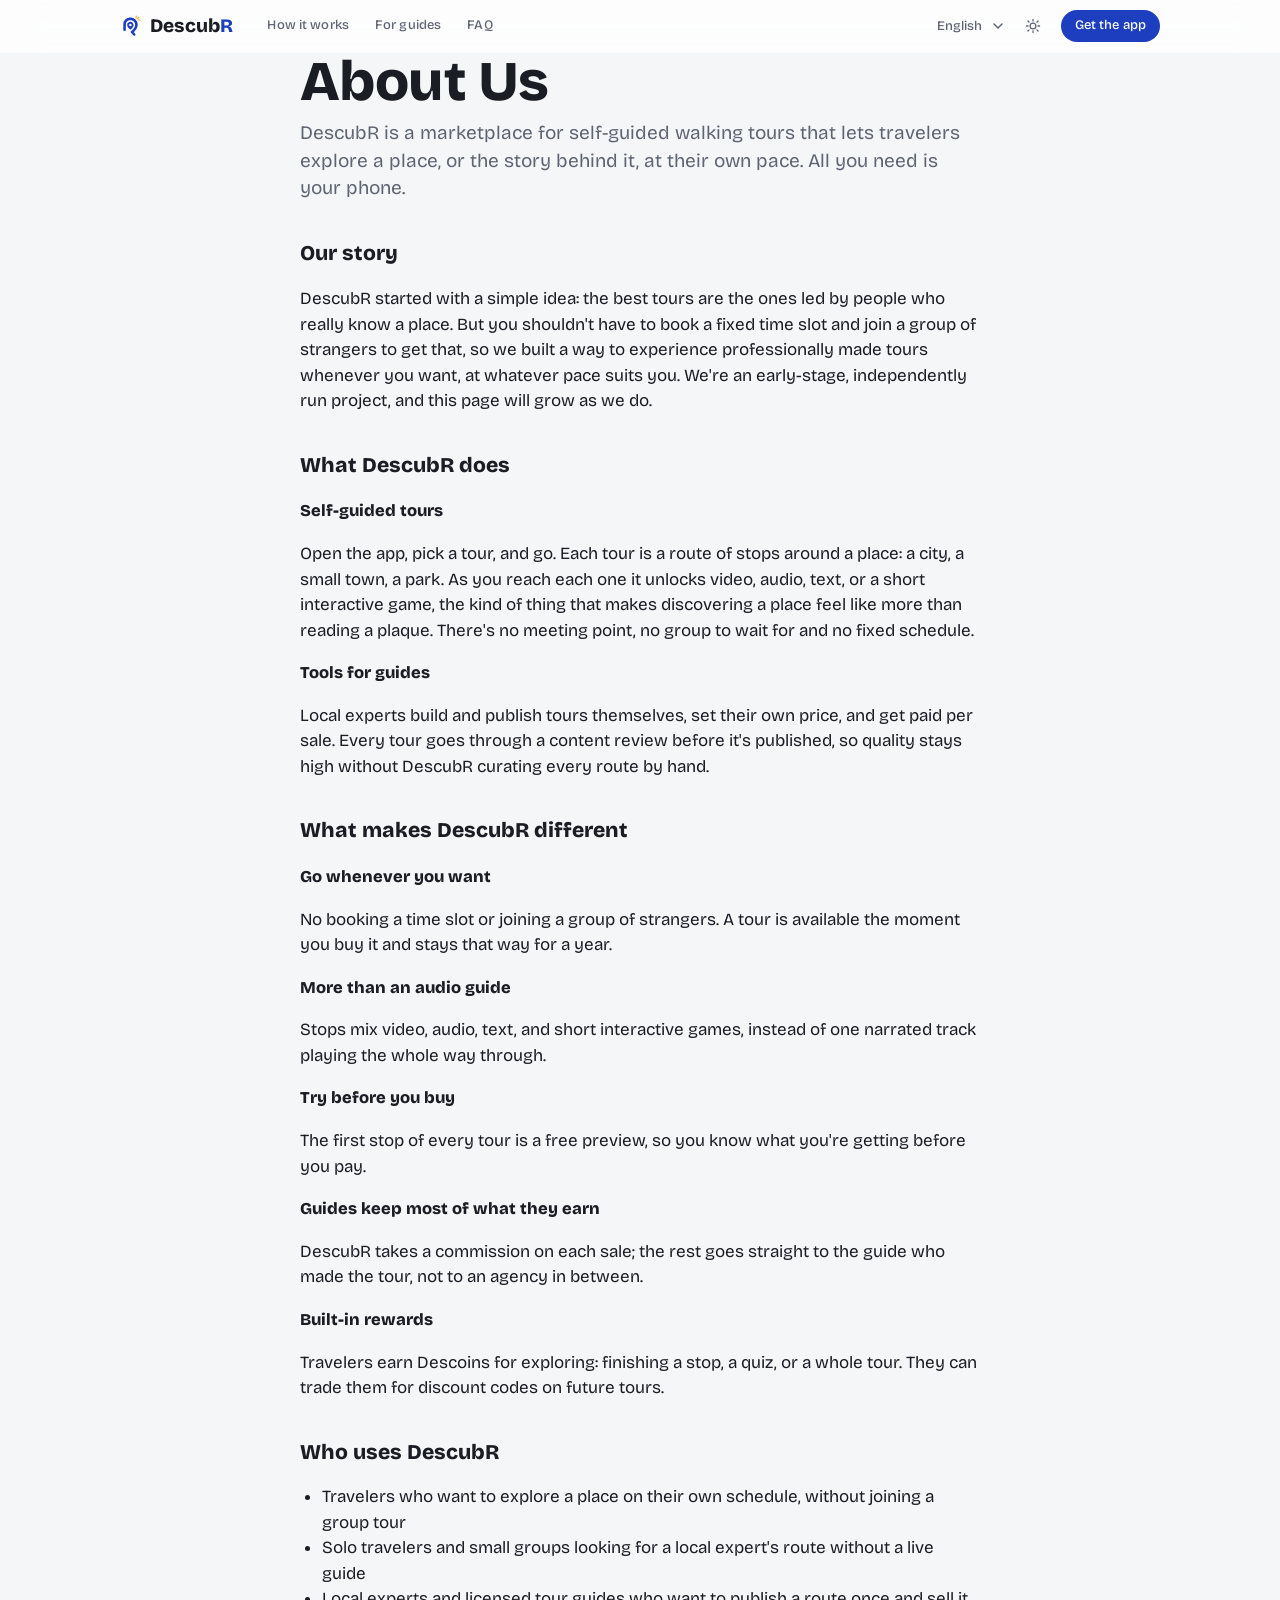
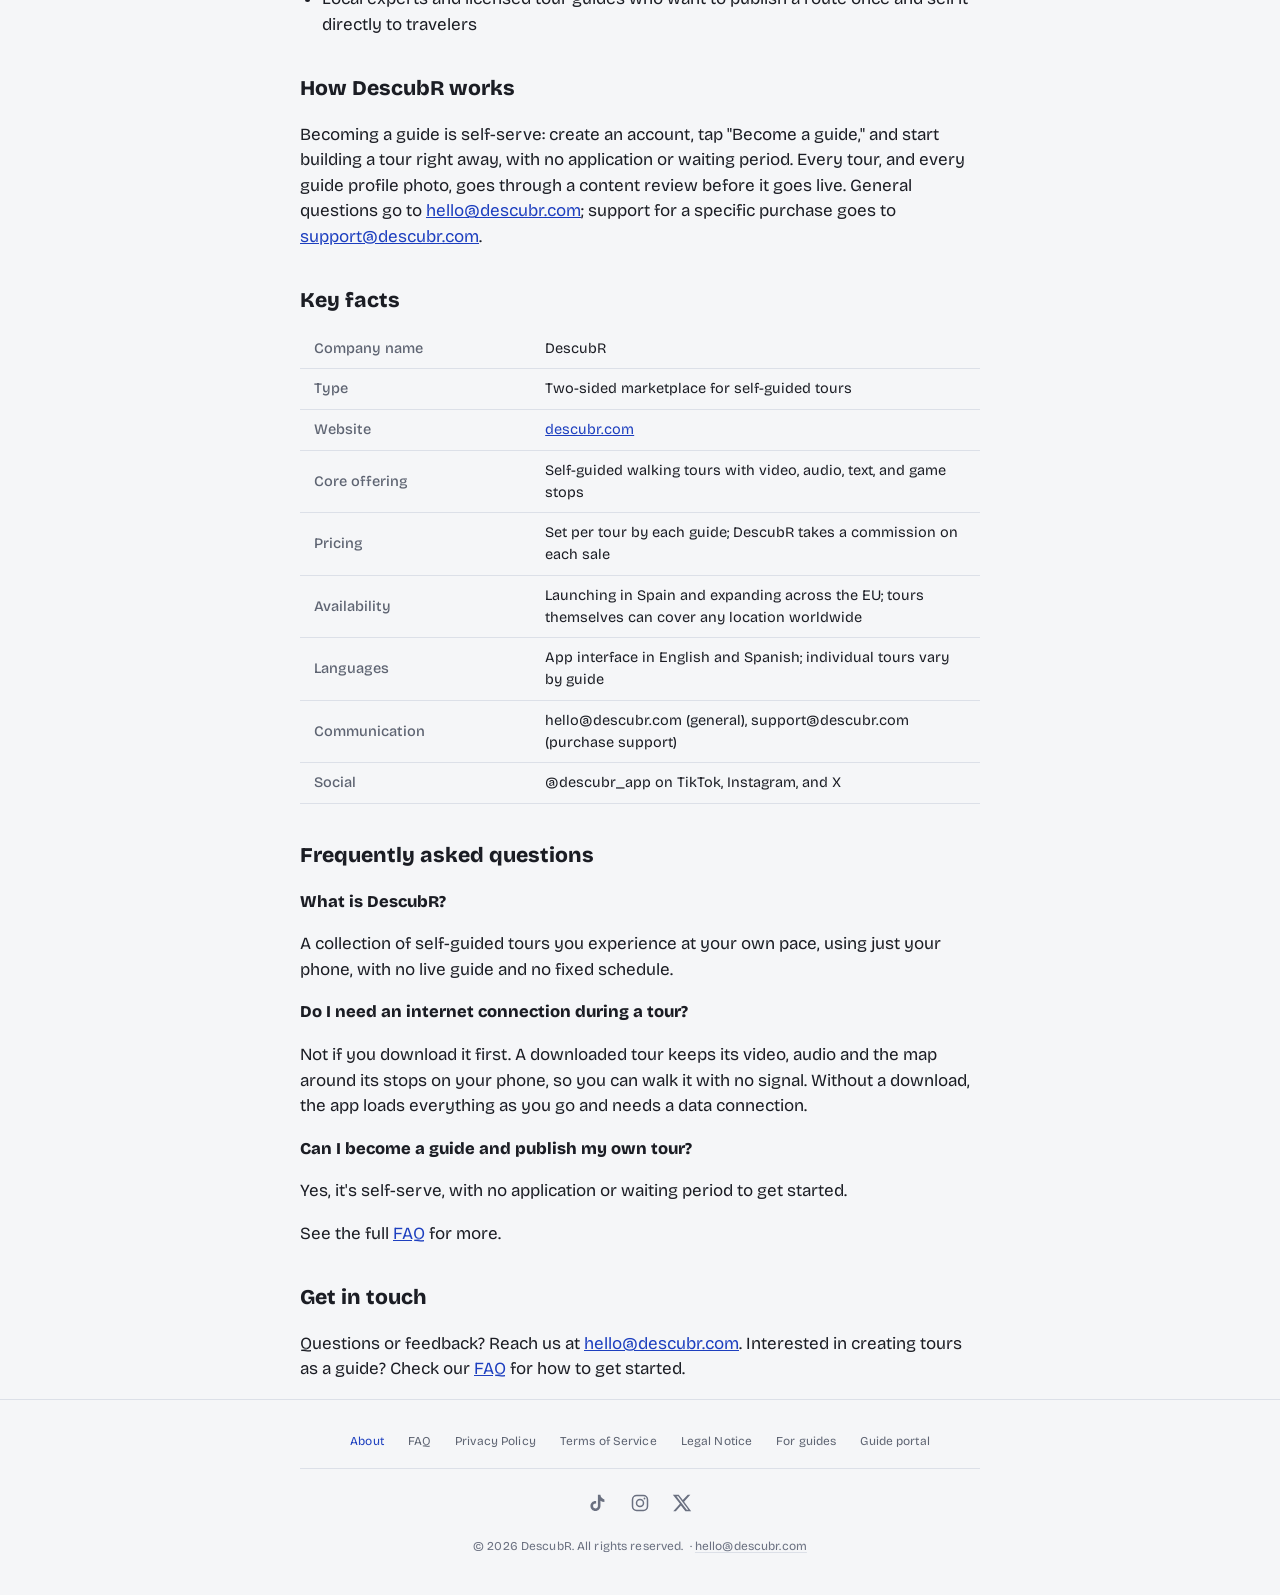
==== commit 2ac793b9: "Guides page: spinning Pro badge with the tour-page screenshot, guide portal stop editor screenshot (" ====
--- a/about/index.html
+++ b/about/index.html
@@ -28,7 +28,7 @@
   <link rel="icon" type="image/svg+xml" href="../assets/logo-mark.svg">
   <link rel="icon" type="image/png" href="../assets/favicon.png">
   <link rel="apple-touch-icon" href="../assets/favicon.png">
-  <link rel="stylesheet" href="../assets/style.css?v=20261105">
+  <link rel="stylesheet" href="../assets/style.css?v=20261106">
 </head>
 <body>
 
@@ -38,7 +38,7 @@
       <div class="site-nav">
         <nav class="site-nav-links">
           <a href="../#how-it-works"><span data-i18n="en">How it works</span><span data-i18n="es">Cómo funciona</span></a>
-          <a href="../#for-guides"><span data-i18n="en">For guides</span><span data-i18n="es">Para guías</span></a>
+          <a href="../guides/"><span data-i18n="en">For guides</span><span data-i18n="es">Para guías</span></a>
           <a href="../faq/"><span data-i18n="en">FAQ</span><span data-i18n="es">Preguntas frecuentes</span></a>
         </nav>
         <div class="menu-wrap">
@@ -47,7 +47,7 @@
           </button>
           <nav class="site-menu" data-menu hidden>
             <a href="../#how-it-works"><span data-i18n="en">How it works</span><span data-i18n="es">Cómo funciona</span></a>
-            <a href="../#for-guides"><span data-i18n="en">For guides</span><span data-i18n="es">Para guías</span></a>
+            <a href="../guides/"><span data-i18n="en">For guides</span><span data-i18n="es">Para guías</span></a>
             <a href="../faq/"><span data-i18n="en">FAQ</span><span data-i18n="es">Preguntas frecuentes</span></a>
             <a href="../about/" class="active"><span data-i18n="en">About</span><span data-i18n="es">Sobre nosotros</span></a>
             <a href="../privacy/"><span data-i18n="en">Privacy Policy</span><span data-i18n="es">Política de privacidad</span></a>
@@ -322,6 +322,7 @@
         <a href="../privacy/"><span data-i18n="en">Privacy Policy</span><span data-i18n="es">Política de privacidad</span></a>
         <a href="../terms/"><span data-i18n="en">Terms of Service</span><span data-i18n="es">Términos del servicio</span></a>
         <a href="../legal-notice/"><span data-i18n="en">Legal Notice</span><span data-i18n="es">Aviso legal</span></a>
+        <a href="../guides/"><span data-i18n="en">For guides</span><span data-i18n="es">Para guías</span></a>
         <a href="https://guide.descubr.com" target="_blank" rel="noopener"><span data-i18n="en">Guide portal</span><span data-i18n="es">Portal de guías</span></a>
       </nav>
       <div class="social-links">
@@ -339,6 +340,6 @@
 
   <script src="../assets/lang.js?v=20261105"></script>
   <script src="../assets/menu.js"></script>
-  <script src="../assets/theme.js?v=20261105"></script>
+  <script src="../assets/theme.js?v=20261106"></script>
 </body>
 </html>
--- a/assets/style.css
+++ b/assets/style.css
@@ -1685,3 +1685,76 @@
 @media (prefers-color-scheme: dark) {
   :root:not([data-theme="light"]) .coin-count { background: #4664E0; }
 }
+
+/* ================= Guides page ================= */
+.guide-hero-cta { margin-top: 32px; }
+.guide-hero-cta .button {
+  display: inline-block;
+  background: var(--fill);
+  color: var(--primary-ink);
+  font-weight: var(--weight-medium);
+  font-size: 17px;
+  padding: 13px 26px;
+  border-radius: 999px;
+  text-decoration: none;
+  border: 1.5px solid var(--fill);
+  -webkit-tap-highlight-color: transparent;
+  transition: transform .22s cubic-bezier(.2, .9, .3, 1), opacity .15s ease;
+}
+.guide-hero-cta .button.button-ghost { background: transparent; color: var(--primary); border-color: var(--primary); }
+.guide-hero-cta .button:active { transform: scale(.96); transition-duration: .06s; }
+.hero .guide-hero-cta + .hero-points { margin-top: 20px; }
+@media (min-width: 1000px) { .guide-hero-cta { justify-content: flex-start; } }
+
+/* The steps really are a sequence, so they're numbered */
+.guide-steps { list-style: none; counter-reset: step; max-width: 720px; margin: 0 auto; padding: 0; }
+.guide-steps li { counter-increment: step; position: relative; padding: 0 0 36px 64px; }
+.guide-steps li:last-child { padding-bottom: 0; }
+.guide-steps li::before {
+  content: counter(step);
+  position: absolute; left: 0; top: 0;
+  width: 40px; height: 40px; border-radius: 50%;
+  display: grid; place-items: center;
+  background: var(--fill); color: var(--primary-ink);
+  font-family: var(--font-display); font-weight: var(--weight-medium); font-size: 18px;
+}
+/* the walking route between the numbers, as on the home page */
+.guide-steps li:not(:last-child)::after {
+  content: ""; position: absolute; left: 19px; top: 48px; bottom: 8px;
+  border-left: 3px dashed var(--ochre);
+}
+.guide-steps h3 { font-family: var(--font-display); font-size: clamp(22px, 2.6vw, 26px); line-height: 1.15; margin: 6px 0 8px; }
+.guide-steps p { margin: 0; color: var(--text-secondary); font-size: 18px; line-height: 1.5; }
+
+/* Earnings example: a receipt-like breakdown */
+.earn-card { background: var(--card); border-radius: 28px; padding: clamp(28px, 4vw, 44px); max-width: 560px; margin: 0 auto; }
+.section:nth-of-type(even) .earn-card { background: var(--background); }
+.earn-title { font-family: var(--font-display); font-size: 22px; margin: 0 0 20px; }
+.earn-rows { margin: 0; }
+.earn-rows div { display: flex; justify-content: space-between; gap: 16px; padding: 12px 0; border-bottom: 1px solid var(--border); font-size: 18px; }
+.earn-rows dt { color: var(--text-secondary); }
+.earn-rows dd { margin: 0; font-variant-numeric: tabular-nums; white-space: nowrap; }
+.earn-rows .earn-total { border-bottom: 0; padding-top: 16px; font-family: var(--font-display); font-size: 26px; }
+.earn-rows .earn-total dt { color: var(--text); }
+.earn-rows .earn-total dd { color: var(--primary); }
+.earn-scale { margin: 16px 0 0; color: var(--text-secondary); font-size: 17px; line-height: 1.45; }
+.earn-note { text-align: center; color: var(--text-secondary); font-size: 17px; line-height: 1.5; max-width: 560px; margin: 28px auto 0; }
+
+/* Pro badge, as in the app (ochre fill, ink text) but big. It turns once
+   like a coin when it scrolls into view: Pro is earned, like Descoins. */
+.pro-badge {
+  display: inline-flex; align-items: center; gap: 8px;
+  background: #E3A21A; color: #1B1D24; /* fixed, like the app: ink on ochre in both themes */
+  font-family: var(--font-display); font-weight: 700; font-size: 34px; line-height: 1;
+  padding: 12px 24px 12px 16px; border-radius: 999px;
+  margin-bottom: 24px;
+}
+.pro-badge svg { width: 34px; height: 34px; }
+.pro-badge.spin { animation: pro-spin 1.1s cubic-bezier(.3, .7, .3, 1); }
+@keyframes pro-spin { from { transform: perspective(600px) rotateY(0); } to { transform: perspective(600px) rotateY(360deg); } }
+
+/* Guide portal screenshot inside a step: a light UI, so it keeps its own
+   white card and a hairline edge in both themes */
+.portal-shot { margin: 24px 0 0; max-width: 420px; }
+.portal-shot img { display: block; width: 100%; height: auto; border-radius: 16px; border: 1px solid var(--border); background: #fff; }
+.portal-shot figcaption { margin-top: 10px; color: var(--text-muted); font-size: 15px; line-height: 1.45; }
